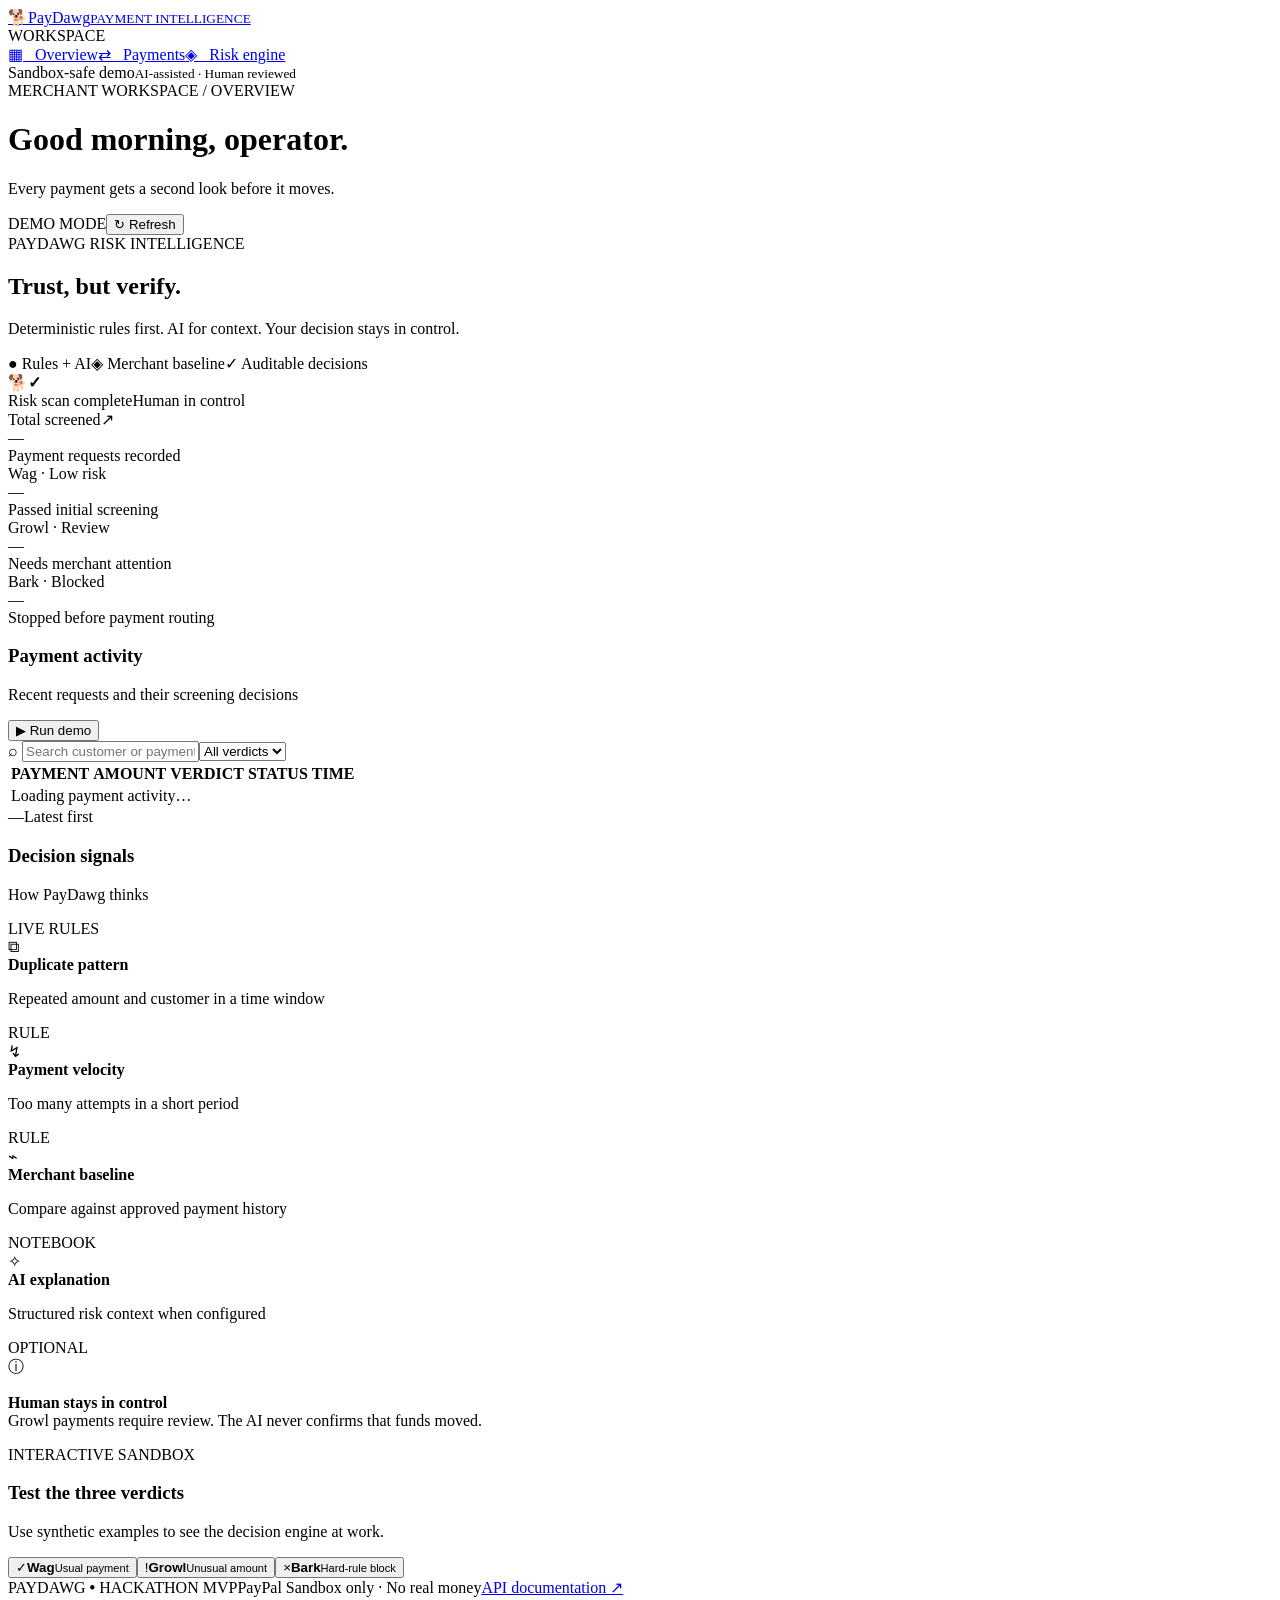
==== dashboard/index.html @ e6e290a5 "feat: add PayDawg web app" ====
<!doctype html>
<html lang="en">
<head>
  <meta charset="utf-8"><meta name="viewport" content="width=device-width, initial-scale=1">
  <meta name="theme-color" content="#0b1220"><title>PayDawg — Risk-aware payments</title>
  <link rel="stylesheet" href="/static/style.css">
</head>
<body>
  <div class="shell">
    <aside class="sidebar">
      <a class="brand" href="/"><span class="brand-mark">🐕</span><span>PayDawg<small>PAYMENT INTELLIGENCE</small></span></a>
      <div class="nav-label">WORKSPACE</div><a class="nav-item active" href="#overview">▦ &nbsp; Overview</a><a class="nav-item" href="#payments">⇄ &nbsp; Payments</a><a class="nav-item" href="#how">◈ &nbsp; Risk engine</a>
      <div class="sidebar-bottom"><span class="live-dot"></span>Sandbox-safe demo<small>AI-assisted · Human reviewed</small></div>
    </aside>
    <main class="main" id="overview">
      <header class="topbar"><div><div class="eyebrow">MERCHANT WORKSPACE / OVERVIEW</div><h1>Good morning, operator.</h1><p class="subhead">Every payment gets a second look before it moves.</p></div><div class="top-actions"><span class="env-pill"><i></i> DEMO MODE</span><button class="btn btn-ghost" id="refresh">↻ Refresh</button></div></header>
      <section class="hero"><div><span class="hero-kicker">PAYDAWG RISK INTELLIGENCE</span><h2>Trust, but verify.</h2><p>Deterministic rules first. AI for context. Your decision stays in control.</p><div class="hero-tags"><span>● Rules + AI</span><span>◈ Merchant baseline</span><span>✓ Auditable decisions</span></div></div><div class="hero-art" aria-hidden="true"><div class="orbit orbit-one"></div><div class="orbit orbit-two"></div><div class="hero-shield">🐕<b>✓</b></div><span class="float-chip chip-a">Risk scan complete</span><span class="float-chip chip-b">Human in control</span></div></section>
      <section class="stats-grid">
        <article class="stat-card"><div class="stat-top"><span>Total screened</span><span class="stat-icon">↗</span></div><div class="stat-value" id="totalCount">—</div><div class="stat-foot">Payment requests recorded</div></article>
        <article class="stat-card"><div class="stat-top"><span>Wag · Low risk</span><span class="status-dot wag"></span></div><div class="stat-value" id="wagCount">—</div><div class="stat-foot">Passed initial screening</div></article>
        <article class="stat-card"><div class="stat-top"><span>Growl · Review</span><span class="status-dot growl"></span></div><div class="stat-value" id="growlCount">—</div><div class="stat-foot">Needs merchant attention</div></article>
        <article class="stat-card"><div class="stat-top"><span>Bark · Blocked</span><span class="status-dot bark"></span></div><div class="stat-value" id="barkCount">—</div><div class="stat-foot">Stopped before payment routing</div></article>
      </section>
      <section class="content-grid">
        <article class="panel payment-panel" id="payments"><div class="panel-heading"><div><h3>Payment activity</h3><p>Recent requests and their screening decisions</p></div><button class="btn btn-primary btn-small" id="demoRun">▶ Run demo</button></div><div class="filter-row"><label class="search">⌕ <input id="search" placeholder="Search customer or payment ID"></label><select id="verdictFilter"><option value="all">All verdicts</option><option value="wag">Wag</option><option value="growl">Growl</option><option value="bark">Bark</option></select></div><div class="table-wrap"><table><thead><tr><th>PAYMENT</th><th>AMOUNT</th><th>VERDICT</th><th>STATUS</th><th>TIME</th></tr></thead><tbody id="paymentRows"><tr><td colspan="5" class="empty">Loading payment activity…</td></tr></tbody></table></div><div class="table-footer"><span id="tableCount">—</span><span>Latest first</span></div></article>
        <aside class="panel signal-panel" id="how"><div class="panel-heading"><div><h3>Decision signals</h3><p>How PayDawg thinks</p></div><span class="soft-badge">LIVE RULES</span></div><div class="signal-list"><div class="signal"><span class="signal-symbol duplicate">⧉</span><div><b>Duplicate pattern</b><p>Repeated amount and customer in a time window</p></div><span class="signal-state">RULE</span></div><div class="signal"><span class="signal-symbol velocity">↯</span><div><b>Payment velocity</b><p>Too many attempts in a short period</p></div><span class="signal-state">RULE</span></div><div class="signal"><span class="signal-symbol baseline">⌁</span><div><b>Merchant baseline</b><p>Compare against approved payment history</p></div><span class="signal-state">NOTEBOOK</span></div><div class="signal"><span class="signal-symbol ai">✧</span><div><b>AI explanation</b><p>Structured risk context when configured</p></div><span class="signal-state">OPTIONAL</span></div></div><div class="note-box"><span>ⓘ</span><p><b>Human stays in control</b><br>Growl payments require review. The AI never confirms that funds moved.</p></div></aside>
      </section>
      <section class="demo-section"><div><div class="eyebrow">INTERACTIVE SANDBOX</div><h3>Test the three verdicts</h3><p>Use synthetic examples to see the decision engine at work.</p></div><div class="demo-buttons"><button class="scenario scenario-wag" data-scenario="wag"><span>✓</span><b>Wag</b><small>Usual payment</small></button><button class="scenario scenario-growl" data-scenario="growl"><span>!</span><b>Growl</b><small>Unusual amount</small></button><button class="scenario scenario-bark" data-scenario="bark"><span>×</span><b>Bark</b><small>Hard-rule block</small></button></div></section>
      <footer><span>PAYDAWG <b>•</b> HACKATHON MVP</span><span>PayPal Sandbox only · No real money</span><a href="/docs">API documentation ↗</a></footer>
    </main>
  </div>
  <div class="toast" id="toast" role="status" aria-live="polite"></div>
  <dialog id="detailDialog" class="detail-dialog"><form method="dialog"><button class="close-dialog" aria-label="Close">×</button></form><div id="detailContent"></div></dialog>
  <script src="/static/app.js" defer></script>
</body></html>
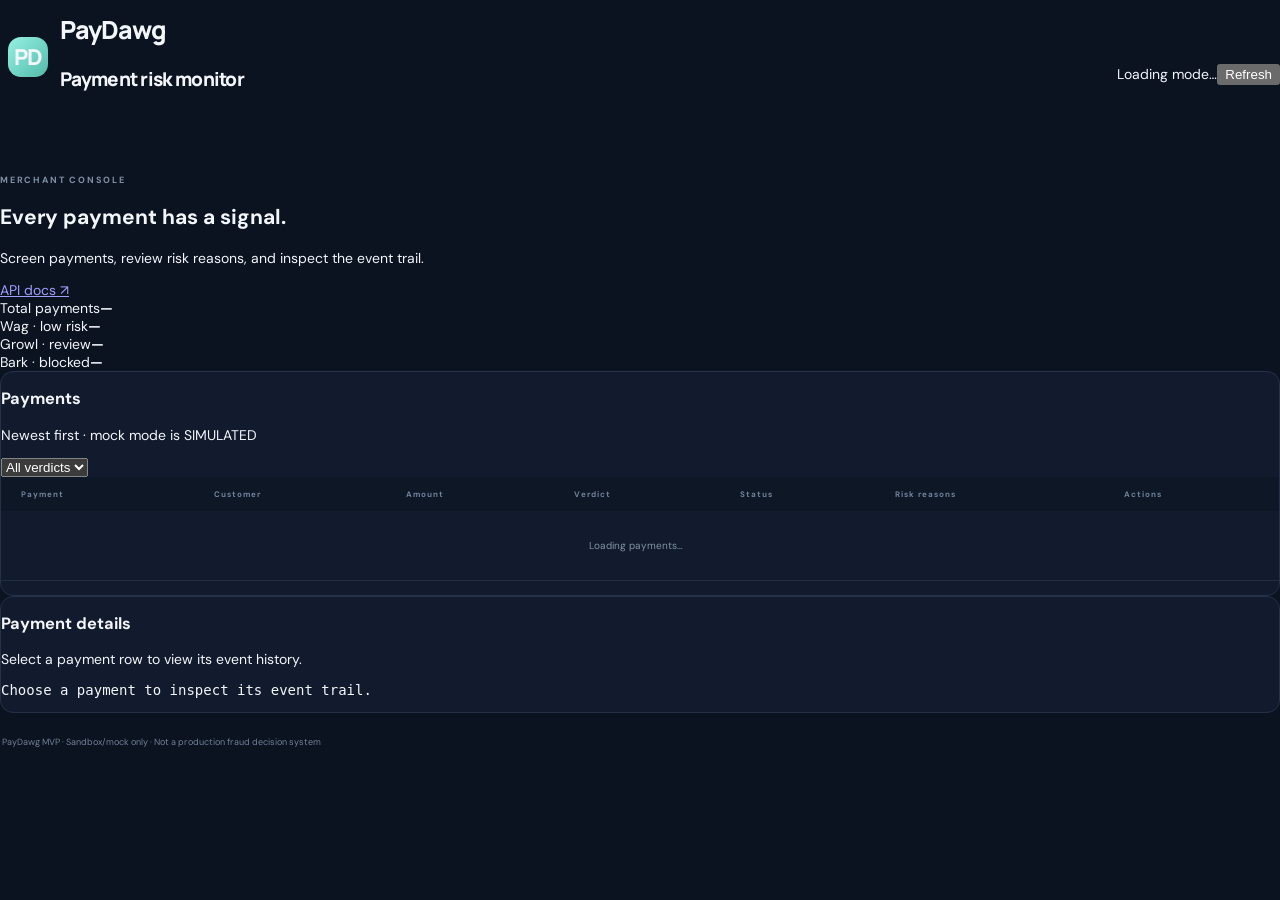
==== commit 0016e2c0: "Align PayDawg docs and dashboard with PRD" ====
--- a/dashboard/index.html
+++ b/dashboard/index.html
@@ -1,35 +1,14 @@
 <!doctype html>
 <html lang="en">
-<head>
-  <meta charset="utf-8"><meta name="viewport" content="width=device-width, initial-scale=1">
-  <meta name="theme-color" content="#0b1220"><title>PayDawg — Risk-aware payments</title>
-  <link rel="stylesheet" href="/static/style.css">
-</head>
+<head><meta charset="utf-8"><meta name="viewport" content="width=device-width, initial-scale=1"><title>PayDawg — Payment Monitor</title><link rel="stylesheet" href="/dashboard/style.css"></head>
 <body>
-  <div class="shell">
-    <aside class="sidebar">
-      <a class="brand" href="/"><span class="brand-mark">🐕</span><span>PayDawg<small>PAYMENT INTELLIGENCE</small></span></a>
-      <div class="nav-label">WORKSPACE</div><a class="nav-item active" href="#overview">▦ &nbsp; Overview</a><a class="nav-item" href="#payments">⇄ &nbsp; Payments</a><a class="nav-item" href="#how">◈ &nbsp; Risk engine</a>
-      <div class="sidebar-bottom"><span class="live-dot"></span>Sandbox-safe demo<small>AI-assisted · Human reviewed</small></div>
-    </aside>
-    <main class="main" id="overview">
-      <header class="topbar"><div><div class="eyebrow">MERCHANT WORKSPACE / OVERVIEW</div><h1>Good morning, operator.</h1><p class="subhead">Every payment gets a second look before it moves.</p></div><div class="top-actions"><span class="env-pill"><i></i> DEMO MODE</span><button class="btn btn-ghost" id="refresh">↻ Refresh</button></div></header>
-      <section class="hero"><div><span class="hero-kicker">PAYDAWG RISK INTELLIGENCE</span><h2>Trust, but verify.</h2><p>Deterministic rules first. AI for context. Your decision stays in control.</p><div class="hero-tags"><span>● Rules + AI</span><span>◈ Merchant baseline</span><span>✓ Auditable decisions</span></div></div><div class="hero-art" aria-hidden="true"><div class="orbit orbit-one"></div><div class="orbit orbit-two"></div><div class="hero-shield">🐕<b>✓</b></div><span class="float-chip chip-a">Risk scan complete</span><span class="float-chip chip-b">Human in control</span></div></section>
-      <section class="stats-grid">
-        <article class="stat-card"><div class="stat-top"><span>Total screened</span><span class="stat-icon">↗</span></div><div class="stat-value" id="totalCount">—</div><div class="stat-foot">Payment requests recorded</div></article>
-        <article class="stat-card"><div class="stat-top"><span>Wag · Low risk</span><span class="status-dot wag"></span></div><div class="stat-value" id="wagCount">—</div><div class="stat-foot">Passed initial screening</div></article>
-        <article class="stat-card"><div class="stat-top"><span>Growl · Review</span><span class="status-dot growl"></span></div><div class="stat-value" id="growlCount">—</div><div class="stat-foot">Needs merchant attention</div></article>
-        <article class="stat-card"><div class="stat-top"><span>Bark · Blocked</span><span class="status-dot bark"></span></div><div class="stat-value" id="barkCount">—</div><div class="stat-foot">Stopped before payment routing</div></article>
-      </section>
-      <section class="content-grid">
-        <article class="panel payment-panel" id="payments"><div class="panel-heading"><div><h3>Payment activity</h3><p>Recent requests and their screening decisions</p></div><button class="btn btn-primary btn-small" id="demoRun">▶ Run demo</button></div><div class="filter-row"><label class="search">⌕ <input id="search" placeholder="Search customer or payment ID"></label><select id="verdictFilter"><option value="all">All verdicts</option><option value="wag">Wag</option><option value="growl">Growl</option><option value="bark">Bark</option></select></div><div class="table-wrap"><table><thead><tr><th>PAYMENT</th><th>AMOUNT</th><th>VERDICT</th><th>STATUS</th><th>TIME</th></tr></thead><tbody id="paymentRows"><tr><td colspan="5" class="empty">Loading payment activity…</td></tr></tbody></table></div><div class="table-footer"><span id="tableCount">—</span><span>Latest first</span></div></article>
-        <aside class="panel signal-panel" id="how"><div class="panel-heading"><div><h3>Decision signals</h3><p>How PayDawg thinks</p></div><span class="soft-badge">LIVE RULES</span></div><div class="signal-list"><div class="signal"><span class="signal-symbol duplicate">⧉</span><div><b>Duplicate pattern</b><p>Repeated amount and customer in a time window</p></div><span class="signal-state">RULE</span></div><div class="signal"><span class="signal-symbol velocity">↯</span><div><b>Payment velocity</b><p>Too many attempts in a short period</p></div><span class="signal-state">RULE</span></div><div class="signal"><span class="signal-symbol baseline">⌁</span><div><b>Merchant baseline</b><p>Compare against approved payment history</p></div><span class="signal-state">NOTEBOOK</span></div><div class="signal"><span class="signal-symbol ai">✧</span><div><b>AI explanation</b><p>Structured risk context when configured</p></div><span class="signal-state">OPTIONAL</span></div></div><div class="note-box"><span>ⓘ</span><p><b>Human stays in control</b><br>Growl payments require review. The AI never confirms that funds moved.</p></div></aside>
-      </section>
-      <section class="demo-section"><div><div class="eyebrow">INTERACTIVE SANDBOX</div><h3>Test the three verdicts</h3><p>Use synthetic examples to see the decision engine at work.</p></div><div class="demo-buttons"><button class="scenario scenario-wag" data-scenario="wag"><span>✓</span><b>Wag</b><small>Usual payment</small></button><button class="scenario scenario-growl" data-scenario="growl"><span>!</span><b>Growl</b><small>Unusual amount</small></button><button class="scenario scenario-bark" data-scenario="bark"><span>×</span><b>Bark</b><small>Hard-rule block</small></button></div></section>
-      <footer><span>PAYDAWG <b>•</b> HACKATHON MVP</span><span>PayPal Sandbox only · No real money</span><a href="/docs">API documentation ↗</a></footer>
-    </main>
-  </div>
-  <div class="toast" id="toast" role="status" aria-live="polite"></div>
-  <dialog id="detailDialog" class="detail-dialog"><form method="dialog"><button class="close-dialog" aria-label="Close">×</button></form><div id="detailContent"></div></dialog>
-  <script src="/static/app.js" defer></script>
+<header class="topbar"><div class="brand"><span class="brand-mark">PD</span><div><h1>PayDawg</h1><p>Payment risk monitor</p></div></div><div class="top-right"><span id="railBadge" class="badge">Loading mode…</span><button id="refreshBtn" class="secondary">Refresh</button></div></header>
+<main class="wrap">
+<section class="intro"><div><p class="eyebrow">MERCHANT CONSOLE</p><h2>Every payment has a signal.</h2><p class="muted">Screen payments, review risk reasons, and inspect the event trail.</p></div><a class="docs" href="/docs">API docs ↗</a></section>
+<section class="metrics"><article><span>Total payments</span><strong id="totalCount">—</strong></article><article><span>Wag · low risk</span><strong id="wagCount">—</strong></article><article><span>Growl · review</span><strong id="growlCount">—</strong></article><article><span>Bark · blocked</span><strong id="barkCount">—</strong></article></section>
+<section class="panel"><div class="panel-head"><div><h3>Payments</h3><p class="muted">Newest first · mock mode is SIMULATED</p></div><select id="filter"><option value="all">All verdicts</option><option>Wag</option><option>Growl</option><option>Bark</option></select></div>
+<div class="table-wrap"><table><thead><tr><th>Payment</th><th>Customer</th><th>Amount</th><th>Verdict</th><th>Status</th><th>Risk reasons</th><th>Actions</th></tr></thead><tbody id="paymentsBody"><tr><td colspan="7" class="empty">Loading payments…</td></tr></tbody></table></div><p id="notice" class="notice" role="status"></p></section>
+<section class="panel"><div class="panel-head"><div><h3>Payment details</h3><p class="muted">Select a payment row to view its event history.</p></div></div><pre id="details" class="details">Choose a payment to inspect its event trail.</pre></section>
+<footer>PayDawg MVP · Sandbox/mock only · Not a production fraud decision system</footer>
+</main><script src="/dashboard/app.js"></script>
 </body></html>
--- a/dashboard/style.css
+++ b/dashboard/style.css
@@ -0,0 +1,3 @@
+@import url('https://fonts.googleapis.com/css2?family=DM+Sans:wght@400;500;600;700&family=Manrope:wght@400;500;600;700;800&display=swap');
+:root{color-scheme:dark;--bg:#0b1220;--sidebar:#0a101c;--panel:#111b2d;--panel2:#142036;--line:#243149;--muted:#8d9bb2;--text:#f3f6fb;--cyan:#79e0d2;--green:#57d9a0;--amber:#f1bd68;--red:#ff7c88}*{box-sizing:border-box}body{margin:0;background:var(--bg);color:var(--text);font-family:'DM Sans',sans-serif;font-size:14px}.shell{min-height:100vh}.sidebar{position:fixed;inset:0 auto 0 0;width:238px;background:var(--sidebar);border-right:1px solid #1a263a;padding:28px 17px;display:flex;flex-direction:column;z-index:2}.brand{display:flex;gap:12px;align-items:center;color:var(--text);text-decoration:none;font-family:Manrope,sans-serif;font-weight:800;font-size:19px;letter-spacing:-.7px;padding:2px 8px 38px}.brand-mark{display:grid;place-items:center;background:linear-gradient(135deg,#95f1e3,#53bbaa);width:40px;height:40px;border-radius:13px;font-size:22px}.brand small{display:block;color:#8190a7;font:600 8px 'DM Sans',sans-serif;letter-spacing:1.9px;margin-top:5px}.nav-label,.eyebrow{color:#8190a7;font-size:9px;font-weight:700;letter-spacing:1.8px}.nav-label{padding:0 11px 12px}.nav-item{color:#8f9cb1;text-decoration:none;padding:12px 12px;border-radius:9px;margin-bottom:5px;font-weight:600}.nav-item.active,.nav-item:hover{background:#17273a;color:#e4fff9}.sidebar-bottom{margin-top:auto;border-top:1px solid #1c293b;padding:18px 8px 2px;font-size:11px;color:#d4dbe6}.sidebar-bottom small{display:block;color:#73839d;margin-top:8px;font-size:10px}.live-dot,.env-pill i{display:inline-block;width:7px;height:7px;background:var(--green);border-radius:50%;margin-right:8px;box-shadow:0 0 10px #57d9a066}.main{margin-left:238px;padding:31px 38px 18px;max-width:1800px}.topbar{display:flex;justify-content:space-between;align-items:center;gap:18px;margin-bottom:25px}.topbar h1{font:800 25px Manrope,sans-serif;letter-spacing:-1px;margin:10px 0 6px}.subhead,.panel-heading p,.demo-section p{color:var(--muted);font-size:12px;margin:0}.top-actions{display:flex;align-items:center;gap:12px}.env-pill{font-size:9px;font-weight:700;letter-spacing:1px;padding:9px 11px;border:1px solid #285245;background:#102b29;border-radius:8px;color:#9be8ce;white-space:nowrap}.btn{border:1px solid transparent;border-radius:8px;padding:10px 14px;font:600 11px 'DM Sans',sans-serif;cursor:pointer;transition:.16s}.btn:hover,.scenario:hover{transform:translateY(-1px);filter:brightness(1.1)}.btn-ghost{background:#111b2b;color:#d4deea;border-color:#26344a}.btn-primary{background:#78dfcf;color:#09201f}.btn-small{padding:9px 12px;white-space:nowrap}.hero{position:relative;overflow:hidden;display:flex;align-items:center;justify-content:space-between;min-height:194px;padding:28px 34px;border:1px solid #1f4850;border-radius:17px;background:radial-gradient(ellipse at 75% 20%,#164a4b 0,#123039 28%,#13253a 60%,#142036 100%);margin-bottom:17px}.hero-kicker{color:#8ce6d4;font-size:9px;font-weight:700;letter-spacing:2px}.hero h2{font:800 29px Manrope,sans-serif;letter-spacing:-1.4px;margin:13px 0 7px}.hero p{margin:0;color:#b8cbd6;font-size:12px}.hero-tags{display:flex;flex-wrap:wrap;gap:7px;margin-top:22px}.hero-tags span{border:1px solid #38606a;color:#b5dedc;border-radius:20px;padding:7px 10px;font-size:9px}.hero-art{position:relative;width:245px;height:160px;margin-right:3%;display:grid;place-items:center}.orbit{position:absolute;border:1px solid #6be1d24a;border-radius:50%;transform:rotate(-18deg)}.orbit-one{width:185px;height:102px}.orbit-two{width:230px;height:130px;transform:rotate(23deg)}.hero-shield{position:relative;width:82px;height:82px;display:grid;place-items:center;border:1px solid #70dfcfb0;border-radius:25px;background:linear-gradient(145deg,#236d70,#143c4f);font-size:34px;box-shadow:0 0 34px #51cfbd25}.hero-shield b{position:absolute;right:-7px;bottom:-4px;display:grid;place-items:center;width:25px;height:25px;border-radius:50%;background:#87e9d1;color:#10332e;font-size:13px}.float-chip{position:absolute;padding:9px 11px;background:#0d202b;border:1px solid #2d5d61;border-radius:9px;color:#d6fcf5;font-size:9px;box-shadow:0 8px 22px #030a12a0}.chip-a{top:9px;right:-8px}.chip-b{bottom:12px;left:-3px}.stats-grid{display:grid;grid-template-columns:repeat(4,minmax(0,1fr));gap:13px;margin-bottom:18px}.stat-card,.panel{background:var(--panel);border:1px solid var(--line);border-radius:13px}.stat-card{padding:17px 18px}.stat-top{display:flex;align-items:center;justify-content:space-between;color:#a7b4c7;font-size:11px}.stat-icon{font-size:18px;color:#8edfd0}.status-dot{width:8px;height:8px;border-radius:50%}.status-dot.wag{background:var(--green)}.status-dot.growl{background:var(--amber)}.status-dot.bark{background:var(--red)}.stat-value{font:800 27px Manrope,sans-serif;margin:14px 0 5px;letter-spacing:-1px}.stat-foot{color:#75849b;font-size:10px}.content-grid{display:grid;grid-template-columns:minmax(0,1.7fr) minmax(260px,1fr);gap:15px}.panel{min-width:0}.payment-panel{padding:20px 0 0}.panel-heading{padding:0 20px 17px;display:flex;justify-content:space-between;align-items:center;gap:12px}.panel-heading h3,.demo-section h3{font:700 15px Manrope,sans-serif;margin:0 0 6px}.panel-heading p{font-size:10px}.filter-row{display:flex;gap:10px;padding:0 20px 15px}.search{display:flex;align-items:center;gap:8px;flex:1;padding:0 11px;border:1px solid #28364b;background:#0d1726;border-radius:7px;color:#8da0b7}.search input{width:100%;border:0;outline:0;background:transparent;color:var(--text);padding:9px 0;font:11px 'DM Sans',sans-serif}.filter-row select{background:#0d1726;border:1px solid #28364b;border-radius:7px;color:#bac6d7;padding:0 9px;font:10px 'DM Sans',sans-serif;max-width:130px}.table-wrap{overflow-x:auto}table{width:100%;border-collapse:collapse;text-align:left;white-space:nowrap}thead{background:#0d1726}th{color:#71839b;font-size:8px;letter-spacing:1px;font-weight:700;padding:12px 13px}th:first-child,td:first-child{padding-left:20px}td{border-bottom:1px solid #202d42;padding:13px;color:#b9c5d5;font-size:10px}tbody tr{cursor:pointer}tbody tr:hover{background:#152239}.payment-name{display:flex;align-items:center;gap:9px}.payment-avatar{width:28px;height:28px;border-radius:9px;display:grid;place-items:center;background:#203b46;color:#9de6d7;font-weight:700;font-size:10px}.payment-id{font-size:9px;color:#71839b;margin-top:3px}.amount{font-weight:700;color:#e2e8f2}.verdict-badge{display:inline-flex;align-items:center;gap:5px;padding:5px 7px;border-radius:6px;font-size:9px;font-weight:700}.verdict-badge.wag{background:#14382f;color:#74e0b2}.verdict-badge.growl{background:#423323;color:#f3c77f}.verdict-badge.bark{background:#42252e;color:#ff9aa4}.status-text{color:#aab7ca}.time-text{color:#8392a8}.empty{text-align:center;color:#8392a8;padding:28px}.table-footer{display:flex;justify-content:space-between;padding:12px 20px;color:#7888a0;font-size:9px}.signal-panel{padding:20px}.soft-badge{color:#8be4d3;background:#173a3b;padding:6px 8px;border-radius:5px;font-size:8px;font-weight:700;letter-spacing:.6px}.signal-list{margin-top:3px}.signal{display:flex;align-items:center;gap:10px;padding:13px 0;border-bottom:1px solid #233047}.signal-symbol{flex:none;display:grid;place-items:center;width:31px;height:31px;border-radius:9px;font-size:15px}.duplicate{background:#243548;color:#99d7ef}.velocity{background:#443522;color:#f2be68}.baseline{background:#28334c;color:#b1bafa}.ai{background:#2a244b;color:#c6a7ff}.signal div{flex:1;min-width:0}.signal b{font-size:10px;color:#dce4ef}.signal p{margin:5px 0 0;font-size:9px;line-height:1.4;color:#8291a8}.signal-state{color:#778aa4;font-size:7px;letter-spacing:.5px;white-space:nowrap}.note-box{display:flex;gap:10px;background:#152c35;border:1px solid #244b54;border-radius:9px;padding:12px;margin-top:17px;color:#8bdbd0}.note-box>span{font-size:15px}.note-box p{font-size:9px;line-height:1.65;color:#a8c7cd;margin:0}.note-box b{color:#d8fff5;font-size:10px}.demo-section{display:flex;align-items:center;justify-content:space-between;gap:20px;margin-top:17px;background:#111b2c;border:1px solid #25324a;border-radius:13px;padding:20px}.demo-section h3{margin-top:8px}.demo-section p{font-size:10px}.demo-buttons{display:flex;gap:9px}.scenario{display:grid;grid-template-columns:28px auto;align-items:center;text-align:left;column-gap:8px;border:1px solid #2b394f;background:#142137;border-radius:9px;padding:10px 12px;cursor:pointer;color:#e4eaf3;min-width:112px}.scenario>span{grid-row:span 2;display:grid;place-items:center;width:26px;height:26px;border-radius:8px;font-weight:800}.scenario b{font-size:10px}.scenario small{color:#8d9db2;font-size:8px;margin-top:3px}.scenario-wag>span{background:#173d32;color:#7ce5b6}.scenario-growl>span{background:#413324;color:#f3c77f}.scenario-bark>span{background:#452831;color:#ff9aa5}footer{display:flex;gap:20px;align-items:center;color:#718099;font-size:9px;padding:23px 2px 6px}footer span:first-child{letter-spacing:1px;font-weight:700}footer b{color:#79e0d2}footer a{color:#92cfc8;text-decoration:none;margin-left:auto}.toast{position:fixed;right:22px;bottom:22px;max-width:370px;padding:13px 16px;background:#19283b;border:1px solid #3c536b;border-radius:9px;color:#eaf4fc;font-size:12px;box-shadow:0 12px 40px #0006;opacity:0;transform:translateY(10px);pointer-events:none;transition:.2s;z-index:5}.toast.show{opacity:1;transform:translateY(0)}.detail-dialog{width:min(560px,calc(100vw - 30px));max-height:80vh;overflow:auto;background:#111b2d;color:var(--text);border:1px solid #34455e;border-radius:14px;padding:24px}.detail-dialog::backdrop{background:#020711bb;backdrop-filter:blur(3px)}.close-dialog{float:right;background:#1e2d41;border:0;border-radius:7px;color:white;font-size:20px;cursor:pointer;width:30px;height:30px}.detail-dialog h2{font:800 20px Manrope,sans-serif}.detail-dialog p,.detail-dialog li{color:#aab8cb;font-size:12px;line-height:1.7}.detail-dialog h4{margin-bottom:7px}.reason-list{padding-left:18px}
+@media(max-width:1150px){.main{padding:25px 22px;margin-left:210px}.sidebar{width:210px}.content-grid{grid-template-columns:1fr}.signal-panel{display:none}.hero-art{margin-right:0}.stats-grid{grid-template-columns:repeat(2,minmax(0,1fr))}.demo-section{align-items:flex-start;flex-direction:column}}@media(max-width:760px){.sidebar{position:static;width:auto;height:auto;padding:12px 16px;display:block;border-right:0;border-bottom:1px solid #1a263a}.brand{padding:0}.nav-label,.nav-item,.sidebar-bottom{display:none}.main{margin:0;padding:20px 14px}.topbar{align-items:flex-start;flex-direction:column}.top-actions{width:100%;justify-content:space-between}.topbar h1{font-size:22px}.hero{padding:22px;min-height:170px}.hero-art{display:none}.hero h2{font-size:26px}.stats-grid{gap:8px}.stat-card{padding:14px}.stat-value{font-size:23px}.content-grid{display:block}.payment-panel{overflow:hidden}.panel-heading,.filter-row{padding-left:13px;padding-right:13px}.panel-heading h3{font-size:13px}th,td{padding:11px 9px}.demo-buttons{width:100%;gap:6px}.scenario{min-width:0;flex:1;padding:8px;grid-template-columns:22px auto;gap:5px}.scenario>span{width:22px;height:22px}.scenario small{font-size:7px}.demo-section{padding:16px}footer{flex-wrap:wrap;gap:10px}footer a{margin-left:0;width:100%}}
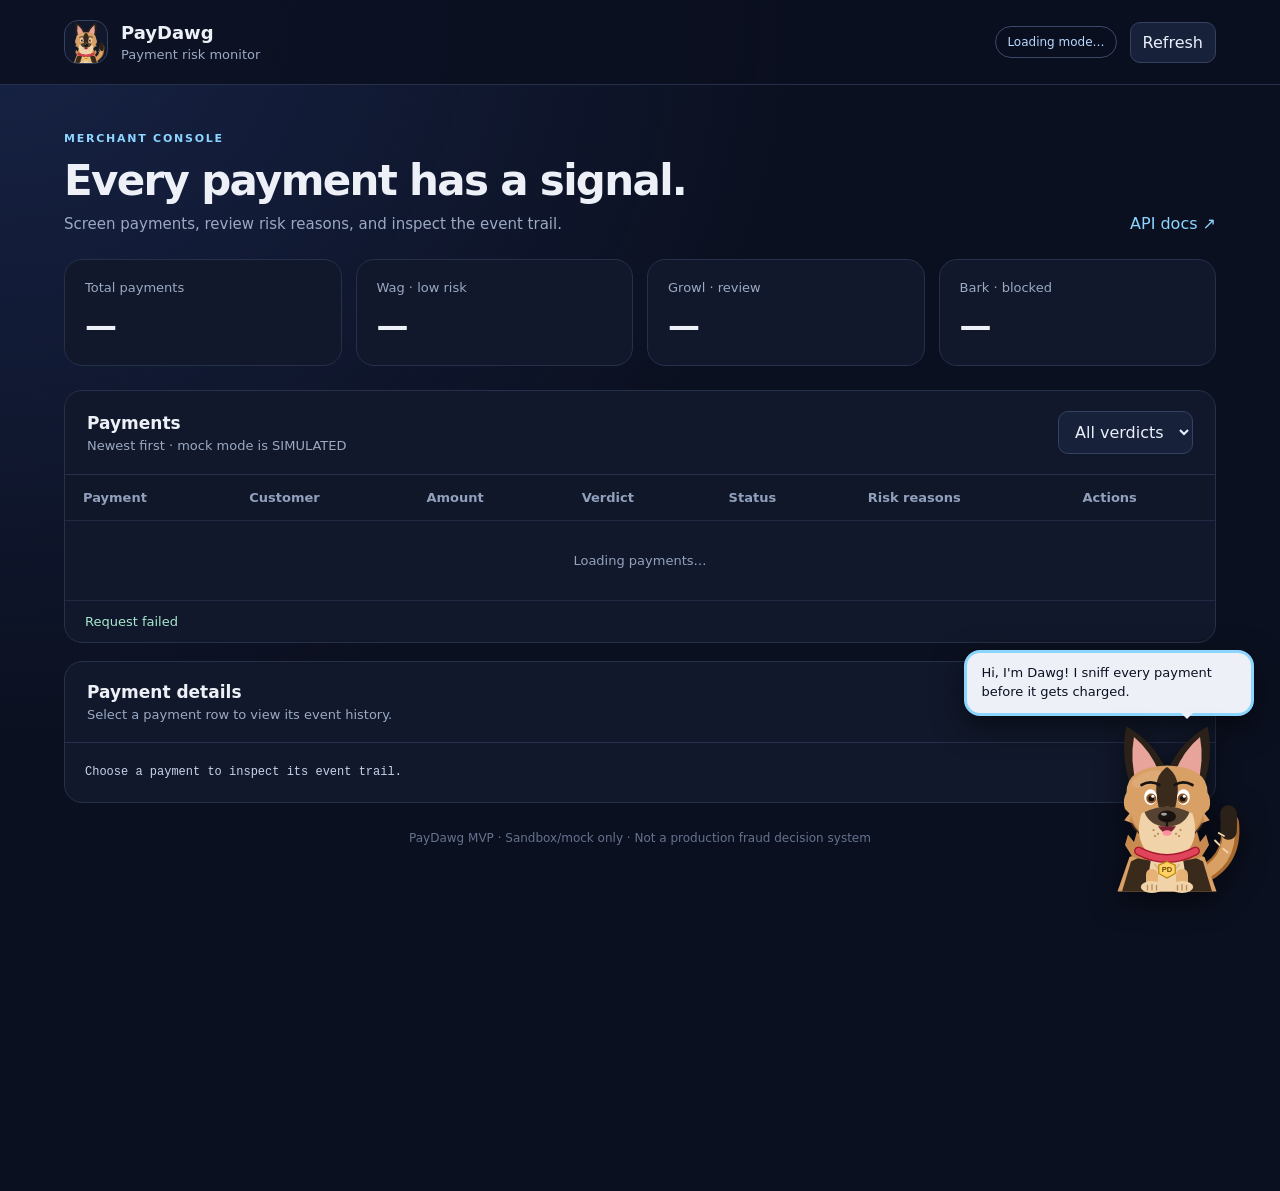
==== commit 52ca0d18: "Add files via upload" ====
--- a/dashboard/index.html
+++ b/dashboard/index.html
@@ -1,14 +1,37 @@
 <!doctype html>
 <html lang="en">
-<head><meta charset="utf-8"><meta name="viewport" content="width=device-width, initial-scale=1"><title>PayDawg — Payment Monitor</title><link rel="stylesheet" href="/dashboard/style.css"></head>
+<head><meta charset="utf-8"><meta name="viewport" content="width=device-width, initial-scale=1"><title>PayDawg — Payment Monitor</title><link rel="stylesheet" href="/dashboard/style.css"><link rel="stylesheet" href="/dashboard/dawg.css"></head>
 <body>
-<header class="topbar"><div class="brand"><span class="brand-mark">PD</span><div><h1>PayDawg</h1><p>Payment risk monitor</p></div></div><div class="top-right"><span id="railBadge" class="badge">Loading mode…</span><button id="refreshBtn" class="secondary">Refresh</button></div></header>
+<header class="topbar"><div class="brand"><span class="brand-mark" data-dawg="38" data-mood="idle" aria-label="PayDawg"></span><div><h1>PayDawg</h1><p>Payment risk monitor</p></div></div><div class="top-right"><span id="railBadge" class="badge">Loading mode…</span><button id="refreshBtn" class="secondary">Refresh</button></div></header>
 <main class="wrap">
 <section class="intro"><div><p class="eyebrow">MERCHANT CONSOLE</p><h2>Every payment has a signal.</h2><p class="muted">Screen payments, review risk reasons, and inspect the event trail.</p></div><a class="docs" href="/docs">API docs ↗</a></section>
+<section id="shop" class="panel" hidden>
+<div class="panel-head"><div><h3>Demo shop</h3><p class="muted">Sends real POST /v1/payments requests to this API · mock mode only</p></div><button id="shopReset" class="secondary" type="button">Reset demo</button></div>
+<div class="body"><form id="shopForm" autocomplete="off">
+<div class="row">
+<div><label for="shopAmount">Amount</label><input id="shopAmount" type="number" min="0.01" max="1000000" step="0.01" value="18" required></div>
+<div><label for="shopCurrency">Currency</label><input id="shopCurrency" value="USD" maxlength="3" required></div>
+<div><label for="shopCustomer">Customer ID</label><input id="shopCustomer" value="demo-customer-01" required></div>
+<div><label for="shopDesc">Description</label><input id="shopDesc" value="Demo purchase"></div>
+<div><label for="shopOrder">Order ref (optional)</label><input id="shopOrder" placeholder="e.g. order-1001"></div>
+</div><button id="shopSend" class="primary" type="submit">Send payment</button></form>
+<p class="sub">Scenarios</p>
+<div class="chips" id="shopScenarios">
+<button type="button" data-sc="normal">Normal purchase</button>
+<button type="button" data-sc="again">Buy it again (new order ref)</button>
+<button type="button" data-sc="bulk">Buy 4 at once (72)</button>
+<button type="button" data-sc="four">Buy 4 separately</button>
+<button type="button" data-sc="dbl">Double-click (same order)</button>
+<button type="button" data-sc="large">Large amount, new customer</button>
+<button type="button" data-sc="rapid">One customer x6 fast</button>
+<button type="button" data-sc="burst">Card-testing burst x17</button>
+<button type="button" data-sc="hammer">Hammer the API (wake the Dawg up)</button>
+<button type="button" data-sc="demo">Run the 3-payment demo</button>
+</div></div><div id="shopNote" role="status"></div></section>
 <section class="metrics"><article><span>Total payments</span><strong id="totalCount">—</strong></article><article><span>Wag · low risk</span><strong id="wagCount">—</strong></article><article><span>Growl · review</span><strong id="growlCount">—</strong></article><article><span>Bark · blocked</span><strong id="barkCount">—</strong></article></section>
 <section class="panel"><div class="panel-head"><div><h3>Payments</h3><p class="muted">Newest first · mock mode is SIMULATED</p></div><select id="filter"><option value="all">All verdicts</option><option>Wag</option><option>Growl</option><option>Bark</option></select></div>
 <div class="table-wrap"><table><thead><tr><th>Payment</th><th>Customer</th><th>Amount</th><th>Verdict</th><th>Status</th><th>Risk reasons</th><th>Actions</th></tr></thead><tbody id="paymentsBody"><tr><td colspan="7" class="empty">Loading payments…</td></tr></tbody></table></div><p id="notice" class="notice" role="status"></p></section>
 <section class="panel"><div class="panel-head"><div><h3>Payment details</h3><p class="muted">Select a payment row to view its event history.</p></div></div><pre id="details" class="details">Choose a payment to inspect its event trail.</pre></section>
 <footer>PayDawg MVP · Sandbox/mock only · Not a production fraud decision system</footer>
-</main><script src="/dashboard/app.js"></script>
+</main><script src="/dashboard/dawg.js"></script><script src="/dashboard/app.js"></script><script src="/dashboard/demoshop.js"></script>
 </body></html>
--- a/dashboard/style.css
+++ b/dashboard/style.css
@@ -1,3 +1 @@
-@import url('https://fonts.googleapis.com/css2?family=DM+Sans:wght@400;500;600;700&family=Manrope:wght@400;500;600;700;800&display=swap');
-:root{color-scheme:dark;--bg:#0b1220;--sidebar:#0a101c;--panel:#111b2d;--panel2:#142036;--line:#243149;--muted:#8d9bb2;--text:#f3f6fb;--cyan:#79e0d2;--green:#57d9a0;--amber:#f1bd68;--red:#ff7c88}*{box-sizing:border-box}body{margin:0;background:var(--bg);color:var(--text);font-family:'DM Sans',sans-serif;font-size:14px}.shell{min-height:100vh}.sidebar{position:fixed;inset:0 auto 0 0;width:238px;background:var(--sidebar);border-right:1px solid #1a263a;padding:28px 17px;display:flex;flex-direction:column;z-index:2}.brand{display:flex;gap:12px;align-items:center;color:var(--text);text-decoration:none;font-family:Manrope,sans-serif;font-weight:800;font-size:19px;letter-spacing:-.7px;padding:2px 8px 38px}.brand-mark{display:grid;place-items:center;background:linear-gradient(135deg,#95f1e3,#53bbaa);width:40px;height:40px;border-radius:13px;font-size:22px}.brand small{display:block;color:#8190a7;font:600 8px 'DM Sans',sans-serif;letter-spacing:1.9px;margin-top:5px}.nav-label,.eyebrow{color:#8190a7;font-size:9px;font-weight:700;letter-spacing:1.8px}.nav-label{padding:0 11px 12px}.nav-item{color:#8f9cb1;text-decoration:none;padding:12px 12px;border-radius:9px;margin-bottom:5px;font-weight:600}.nav-item.active,.nav-item:hover{background:#17273a;color:#e4fff9}.sidebar-bottom{margin-top:auto;border-top:1px solid #1c293b;padding:18px 8px 2px;font-size:11px;color:#d4dbe6}.sidebar-bottom small{display:block;color:#73839d;margin-top:8px;font-size:10px}.live-dot,.env-pill i{display:inline-block;width:7px;height:7px;background:var(--green);border-radius:50%;margin-right:8px;box-shadow:0 0 10px #57d9a066}.main{margin-left:238px;padding:31px 38px 18px;max-width:1800px}.topbar{display:flex;justify-content:space-between;align-items:center;gap:18px;margin-bottom:25px}.topbar h1{font:800 25px Manrope,sans-serif;letter-spacing:-1px;margin:10px 0 6px}.subhead,.panel-heading p,.demo-section p{color:var(--muted);font-size:12px;margin:0}.top-actions{display:flex;align-items:center;gap:12px}.env-pill{font-size:9px;font-weight:700;letter-spacing:1px;padding:9px 11px;border:1px solid #285245;background:#102b29;border-radius:8px;color:#9be8ce;white-space:nowrap}.btn{border:1px solid transparent;border-radius:8px;padding:10px 14px;font:600 11px 'DM Sans',sans-serif;cursor:pointer;transition:.16s}.btn:hover,.scenario:hover{transform:translateY(-1px);filter:brightness(1.1)}.btn-ghost{background:#111b2b;color:#d4deea;border-color:#26344a}.btn-primary{background:#78dfcf;color:#09201f}.btn-small{padding:9px 12px;white-space:nowrap}.hero{position:relative;overflow:hidden;display:flex;align-items:center;justify-content:space-between;min-height:194px;padding:28px 34px;border:1px solid #1f4850;border-radius:17px;background:radial-gradient(ellipse at 75% 20%,#164a4b 0,#123039 28%,#13253a 60%,#142036 100%);margin-bottom:17px}.hero-kicker{color:#8ce6d4;font-size:9px;font-weight:700;letter-spacing:2px}.hero h2{font:800 29px Manrope,sans-serif;letter-spacing:-1.4px;margin:13px 0 7px}.hero p{margin:0;color:#b8cbd6;font-size:12px}.hero-tags{display:flex;flex-wrap:wrap;gap:7px;margin-top:22px}.hero-tags span{border:1px solid #38606a;color:#b5dedc;border-radius:20px;padding:7px 10px;font-size:9px}.hero-art{position:relative;width:245px;height:160px;margin-right:3%;display:grid;place-items:center}.orbit{position:absolute;border:1px solid #6be1d24a;border-radius:50%;transform:rotate(-18deg)}.orbit-one{width:185px;height:102px}.orbit-two{width:230px;height:130px;transform:rotate(23deg)}.hero-shield{position:relative;width:82px;height:82px;display:grid;place-items:center;border:1px solid #70dfcfb0;border-radius:25px;background:linear-gradient(145deg,#236d70,#143c4f);font-size:34px;box-shadow:0 0 34px #51cfbd25}.hero-shield b{position:absolute;right:-7px;bottom:-4px;display:grid;place-items:center;width:25px;height:25px;border-radius:50%;background:#87e9d1;color:#10332e;font-size:13px}.float-chip{position:absolute;padding:9px 11px;background:#0d202b;border:1px solid #2d5d61;border-radius:9px;color:#d6fcf5;font-size:9px;box-shadow:0 8px 22px #030a12a0}.chip-a{top:9px;right:-8px}.chip-b{bottom:12px;left:-3px}.stats-grid{display:grid;grid-template-columns:repeat(4,minmax(0,1fr));gap:13px;margin-bottom:18px}.stat-card,.panel{background:var(--panel);border:1px solid var(--line);border-radius:13px}.stat-card{padding:17px 18px}.stat-top{display:flex;align-items:center;justify-content:space-between;color:#a7b4c7;font-size:11px}.stat-icon{font-size:18px;color:#8edfd0}.status-dot{width:8px;height:8px;border-radius:50%}.status-dot.wag{background:var(--green)}.status-dot.growl{background:var(--amber)}.status-dot.bark{background:var(--red)}.stat-value{font:800 27px Manrope,sans-serif;margin:14px 0 5px;letter-spacing:-1px}.stat-foot{color:#75849b;font-size:10px}.content-grid{display:grid;grid-template-columns:minmax(0,1.7fr) minmax(260px,1fr);gap:15px}.panel{min-width:0}.payment-panel{padding:20px 0 0}.panel-heading{padding:0 20px 17px;display:flex;justify-content:space-between;align-items:center;gap:12px}.panel-heading h3,.demo-section h3{font:700 15px Manrope,sans-serif;margin:0 0 6px}.panel-heading p{font-size:10px}.filter-row{display:flex;gap:10px;padding:0 20px 15px}.search{display:flex;align-items:center;gap:8px;flex:1;padding:0 11px;border:1px solid #28364b;background:#0d1726;border-radius:7px;color:#8da0b7}.search input{width:100%;border:0;outline:0;background:transparent;color:var(--text);padding:9px 0;font:11px 'DM Sans',sans-serif}.filter-row select{background:#0d1726;border:1px solid #28364b;border-radius:7px;color:#bac6d7;padding:0 9px;font:10px 'DM Sans',sans-serif;max-width:130px}.table-wrap{overflow-x:auto}table{width:100%;border-collapse:collapse;text-align:left;white-space:nowrap}thead{background:#0d1726}th{color:#71839b;font-size:8px;letter-spacing:1px;font-weight:700;padding:12px 13px}th:first-child,td:first-child{padding-left:20px}td{border-bottom:1px solid #202d42;padding:13px;color:#b9c5d5;font-size:10px}tbody tr{cursor:pointer}tbody tr:hover{background:#152239}.payment-name{display:flex;align-items:center;gap:9px}.payment-avatar{width:28px;height:28px;border-radius:9px;display:grid;place-items:center;background:#203b46;color:#9de6d7;font-weight:700;font-size:10px}.payment-id{font-size:9px;color:#71839b;margin-top:3px}.amount{font-weight:700;color:#e2e8f2}.verdict-badge{display:inline-flex;align-items:center;gap:5px;padding:5px 7px;border-radius:6px;font-size:9px;font-weight:700}.verdict-badge.wag{background:#14382f;color:#74e0b2}.verdict-badge.growl{background:#423323;color:#f3c77f}.verdict-badge.bark{background:#42252e;color:#ff9aa4}.status-text{color:#aab7ca}.time-text{color:#8392a8}.empty{text-align:center;color:#8392a8;padding:28px}.table-footer{display:flex;justify-content:space-between;padding:12px 20px;color:#7888a0;font-size:9px}.signal-panel{padding:20px}.soft-badge{color:#8be4d3;background:#173a3b;padding:6px 8px;border-radius:5px;font-size:8px;font-weight:700;letter-spacing:.6px}.signal-list{margin-top:3px}.signal{display:flex;align-items:center;gap:10px;padding:13px 0;border-bottom:1px solid #233047}.signal-symbol{flex:none;display:grid;place-items:center;width:31px;height:31px;border-radius:9px;font-size:15px}.duplicate{background:#243548;color:#99d7ef}.velocity{background:#443522;color:#f2be68}.baseline{background:#28334c;color:#b1bafa}.ai{background:#2a244b;color:#c6a7ff}.signal div{flex:1;min-width:0}.signal b{font-size:10px;color:#dce4ef}.signal p{margin:5px 0 0;font-size:9px;line-height:1.4;color:#8291a8}.signal-state{color:#778aa4;font-size:7px;letter-spacing:.5px;white-space:nowrap}.note-box{display:flex;gap:10px;background:#152c35;border:1px solid #244b54;border-radius:9px;padding:12px;margin-top:17px;color:#8bdbd0}.note-box>span{font-size:15px}.note-box p{font-size:9px;line-height:1.65;color:#a8c7cd;margin:0}.note-box b{color:#d8fff5;font-size:10px}.demo-section{display:flex;align-items:center;justify-content:space-between;gap:20px;margin-top:17px;background:#111b2c;border:1px solid #25324a;border-radius:13px;padding:20px}.demo-section h3{margin-top:8px}.demo-section p{font-size:10px}.demo-buttons{display:flex;gap:9px}.scenario{display:grid;grid-template-columns:28px auto;align-items:center;text-align:left;column-gap:8px;border:1px solid #2b394f;background:#142137;border-radius:9px;padding:10px 12px;cursor:pointer;color:#e4eaf3;min-width:112px}.scenario>span{grid-row:span 2;display:grid;place-items:center;width:26px;height:26px;border-radius:8px;font-weight:800}.scenario b{font-size:10px}.scenario small{color:#8d9db2;font-size:8px;margin-top:3px}.scenario-wag>span{background:#173d32;color:#7ce5b6}.scenario-growl>span{background:#413324;color:#f3c77f}.scenario-bark>span{background:#452831;color:#ff9aa5}footer{display:flex;gap:20px;align-items:center;color:#718099;font-size:9px;padding:23px 2px 6px}footer span:first-child{letter-spacing:1px;font-weight:700}footer b{color:#79e0d2}footer a{color:#92cfc8;text-decoration:none;margin-left:auto}.toast{position:fixed;right:22px;bottom:22px;max-width:370px;padding:13px 16px;background:#19283b;border:1px solid #3c536b;border-radius:9px;color:#eaf4fc;font-size:12px;box-shadow:0 12px 40px #0006;opacity:0;transform:translateY(10px);pointer-events:none;transition:.2s;z-index:5}.toast.show{opacity:1;transform:translateY(0)}.detail-dialog{width:min(560px,calc(100vw - 30px));max-height:80vh;overflow:auto;background:#111b2d;color:var(--text);border:1px solid #34455e;border-radius:14px;padding:24px}.detail-dialog::backdrop{background:#020711bb;backdrop-filter:blur(3px)}.close-dialog{float:right;background:#1e2d41;border:0;border-radius:7px;color:white;font-size:20px;cursor:pointer;width:30px;height:30px}.detail-dialog h2{font:800 20px Manrope,sans-serif}.detail-dialog p,.detail-dialog li{color:#aab8cb;font-size:12px;line-height:1.7}.detail-dialog h4{margin-bottom:7px}.reason-list{padding-left:18px}
-@media(max-width:1150px){.main{padding:25px 22px;margin-left:210px}.sidebar{width:210px}.content-grid{grid-template-columns:1fr}.signal-panel{display:none}.hero-art{margin-right:0}.stats-grid{grid-template-columns:repeat(2,minmax(0,1fr))}.demo-section{align-items:flex-start;flex-direction:column}}@media(max-width:760px){.sidebar{position:static;width:auto;height:auto;padding:12px 16px;display:block;border-right:0;border-bottom:1px solid #1a263a}.brand{padding:0}.nav-label,.nav-item,.sidebar-bottom{display:none}.main{margin:0;padding:20px 14px}.topbar{align-items:flex-start;flex-direction:column}.top-actions{width:100%;justify-content:space-between}.topbar h1{font-size:22px}.hero{padding:22px;min-height:170px}.hero-art{display:none}.hero h2{font-size:26px}.stats-grid{gap:8px}.stat-card{padding:14px}.stat-value{font-size:23px}.content-grid{display:block}.payment-panel{overflow:hidden}.panel-heading,.filter-row{padding-left:13px;padding-right:13px}.panel-heading h3{font-size:13px}th,td{padding:11px 9px}.demo-buttons{width:100%;gap:6px}.scenario{min-width:0;flex:1;padding:8px;grid-template-columns:22px auto;gap:5px}.scenario>span{width:22px;height:22px}.scenario small{font-size:7px}.demo-section{padding:16px}footer{flex-wrap:wrap;gap:10px}footer a{margin-left:0;width:100%}}
+:root{font-family:Inter,ui-sans-serif,system-ui,-apple-system,"Segoe UI",sans-serif;color:#edf1f7;background:#0b1020;font-synthesis:none}*{box-sizing:border-box}body{margin:0;background:radial-gradient(ellipse at top left,#172346 0,transparent 44%),#0b1020}.topbar{display:flex;justify-content:space-between;align-items:center;padding:20px clamp(18px,5vw,64px);border-bottom:1px solid #26304a;background:#0b1020dd}.brand,.top-right{display:flex;align-items:center;gap:13px}.brand-mark{display:grid;place-items:center;width:44px;height:44px;border-radius:14px;background:#8bd5ff;color:#081120;font-weight:900}.brand h1{margin:0;font-size:18px}.brand p,.muted{margin:4px 0 0;color:#9ba9c3;font-size:13px}.badge{font-size:12px;border:1px solid #3a4969;padding:8px 11px;border-radius:99px;color:#b7d8ff}.wrap{max-width:1400px;margin:auto;padding:36px clamp(16px,5vw,64px)}.intro{display:flex;justify-content:space-between;align-items:end;gap:24px;margin-bottom:26px}.eyebrow{letter-spacing:.16em;font-size:11px;color:#8bd5ff;font-weight:800}.intro h2{font-size:clamp(26px,4vw,42px);letter-spacing:-.04em;margin:10px 0}.intro .muted{font-size:15px}.docs{color:#8bd5ff;text-decoration:none;white-space:nowrap}.metrics{display:grid;grid-template-columns:repeat(4,minmax(0,1fr));gap:14px;margin:24px 0}.metrics article,.panel{border:1px solid #26304a;border-radius:18px;background:#11182b;padding:20px}.metrics span{display:block;color:#9ba9c3;font-size:13px}.metrics strong{display:block;font-size:32px;margin-top:12px;letter-spacing:-.04em}.panel{margin-top:18px;padding:0;overflow:hidden}.panel-head{display:flex;align-items:center;justify-content:space-between;gap:16px;padding:20px 22px;border-bottom:1px solid #26304a}.panel h3{margin:0;font-size:17px}.panel-head p{margin-top:5px}select,button{background:#17213a;border:1px solid #34415f;border-radius:10px;color:#eaf0fb;padding:10px 12px;font:inherit}button{cursor:pointer}.secondary:hover,button:hover{border-color:#8bd5ff}.table-wrap{overflow-x:auto}table{width:100%;border-collapse:collapse;min-width:950px}th,td{text-align:left;padding:15px 18px;border-bottom:1px solid #202b43;font-size:13px;vertical-align:top}th{color:#91a0bc;font-weight:600;background:#0f1729}tbody tr{cursor:pointer}tbody tr:hover{background:#17213a}.payment-id{font-family:ui-monospace,monospace;color:#b9c9e7}.amount{font-weight:750;white-space:nowrap}.verdict{display:inline-flex;padding:5px 9px;border-radius:99px;font-weight:750;font-size:11px}.Wag{background:#173d37;color:#83e4c6}.Growl{background:#46351c;color:#ffd58b}.Bark{background:#4a202d;color:#ff9db0}.status{color:#d3def2}.reasons{max-width:290px;color:#aebbd1;line-height:1.5}.actions{display:flex;gap:7px}.actions button{font-size:12px;padding:7px 9px}.actions .approve{color:#a6f0d3}.actions .void{color:#ffb6c3}.empty{text-align:center;color:#93a1bc;padding:32px}.notice{padding:0 20px;color:#a8e8d0;font-size:13px}.details{padding:20px;margin:0;max-height:320px;overflow:auto;white-space:pre-wrap;overflow-wrap:anywhere;color:#c6d3e9;font-size:12px;line-height:1.6}footer{text-align:center;color:#65738e;font-size:12px;padding:28px 0 10px}@media(max-width:760px){.intro{align-items:start;flex-direction:column}.metrics{grid-template-columns:repeat(2,minmax(0,1fr))}.topbar{padding:16px}.top-right{gap:6px}.badge{max-width:140px}.wrap{padding-top:24px}}
--- a/dashboard/dawg.css
+++ b/dashboard/dawg.css
@@ -0,0 +1,87 @@
+.brand-mark{overflow:hidden;background:#11182b!important;border:1px solid #34415f}
+.dawg{display:block;overflow:visible}
+.dawg .e,.dawg .m,.dawg .burst,.dawg .blush{display:none}
+.mood-idle .e-idle,.mood-idle .m-idle,.mood-wag .e-wag,.mood-wag .m-wag,.mood-wag .blush,.mood-growl .e-growl,.mood-growl .m-growl,.mood-bark .e-bark,.mood-bark .m-bark,.mood-bark .burst{display:inline}
+.ear{transform-box:fill-box;transform-origin:50% 100%;transition:transform .25s}
+.mood-growl .ear.l{transform:rotate(-26deg)}.mood-growl .ear.r{transform:rotate(26deg)}
+.mood-bark .ear.l{transform:rotate(-8deg)}.mood-bark .ear.r{transform:rotate(8deg)}
+.tail{transform-origin:138px 190px;animation:wagt 1.8s ease-in-out infinite}
+.mood-wag .tail{animation-duration:.32s}
+.mood-growl .tail,.mood-bark .tail{animation:none;transform:rotate(-22deg)}
+@keyframes wagt{0%,100%{transform:rotate(-12deg)}50%{transform:rotate(16deg)}}
+.blink{transform-box:fill-box;transform-origin:center;animation:blink 4.2s infinite}
+@keyframes blink{0%,94%,100%{transform:scaleY(1)}97%{transform:scaleY(.1)}}
+.mood-growl .dg{animation:trem .09s linear infinite}
+.mood-bark .dg{animation:shk .12s linear 8}
+@keyframes trem{0%,100%{transform:translateX(-.6px)}50%{transform:translateX(.6px)}}
+@keyframes shk{0%,100%{transform:translate(0,0)}25%{transform:translate(-3px,-2px)}75%{transform:translate(3px,1px)}}
+.dawg.talking .m{transform-box:fill-box;transform-origin:50% 0;animation:talk .2s ease-in-out infinite}
+@keyframes talk{50%{transform:scaleY(.5)}}
+#dawgbox{position:fixed;right:clamp(10px,2vw,26px);bottom:10px;z-index:20;width:min(290px,calc(100vw - 20px));display:flex;flex-direction:column;align-items:flex-end;gap:6px;pointer-events:none}
+#dawgbox>*{pointer-events:auto}
+#bubble{position:relative;background:#edf1f7;color:#0b1020;border-radius:16px;padding:11px 14px;font-size:13px;line-height:1.45;min-height:44px;width:100%;border:3px solid #8bd5ff;box-shadow:0 10px 30px #0008}
+#bubble:after{content:"";position:absolute;right:56px;bottom:-14px;border:8px solid transparent;border-top-color:#edf1f7}
+#bubble.wag{border-color:#83e4c6}#bubble.growl{border-color:#ffd58b}#bubble.bark{border-color:#ff9db0}
+#dawgFig{cursor:pointer;filter:drop-shadow(0 8px 14px #0009);margin-right:12px}
+.dctrl{display:flex;gap:6px;flex-wrap:wrap;justify-content:flex-end}
+.dctrl button{font-size:11px;padding:6px 9px;background:#11182bee}
+body{padding-bottom:300px}
+@media(max-width:520px){#dawgFig svg{width:120px;height:126px}}
+
+#dawgbox{transform:translate(var(--dx,0px),var(--dy,0px));transition:transform .9s cubic-bezier(.25,1.25,.5,1)}
+#dawgbox.dragging{transition:none}
+#dawgFig{touch-action:none;cursor:grab;user-select:none}
+#dawgbox.dragging #dawgFig{cursor:grabbing}
+#dawgFig.walk{animation:hop .3s ease-in-out infinite}
+@keyframes hop{50%{transform:translateY(-8px)}}
+.mood-idle .dg{transform-origin:100px 205px;animation:tilt 9s ease-in-out infinite}
+@keyframes tilt{0%,78%,100%{transform:rotate(0)}84%{transform:rotate(-4deg)}92%{transform:rotate(3deg)}}
+.glow{animation:glow 1s ease-in-out infinite;border-color:#ffd58b!important}
+@keyframes glow{50%{box-shadow:0 0 0 4px #ffd58b55,0 0 16px #ffd58b88}}
+@media(prefers-reduced-motion:reduce){#dawgbox{transition:none}#dawgFig.walk,.glow,.mood-idle .dg,.tail{animation:none}}
+
+.dawg .sweat,.dawg .zzz{display:none}
+.mood-tired .e-tired,.mood-tired .m-tired,.mood-tired .sweat,.mood-sleep .e-sleep,.mood-sleep .m-sleep,.mood-sleep .zzz{display:inline}
+.mood-tired .ear.l,.mood-sleep .ear.l{transform:rotate(-48deg)}.mood-tired .ear.r,.mood-sleep .ear.r{transform:rotate(48deg)}
+.mood-tired .tail,.mood-sleep .tail{animation:none;transform:rotate(10deg)}
+.mood-tired .dg{transform-origin:100px 205px;animation:pant .7s ease-in-out infinite}
+@keyframes pant{50%{transform:scaleY(1.025)}}
+.mood-sleep .dg{transform-origin:100px 205px;animation:breathe 3.2s ease-in-out infinite}
+@keyframes breathe{50%{transform:scale(1.02,1.035)}}
+.zzz text{animation:floatz 2.4s ease-in-out infinite}.zzz text:nth-child(2){animation-delay:.5s}.zzz text:nth-child(3){animation-delay:1s}
+@keyframes floatz{0%{opacity:0;transform:translateY(8px)}30%,70%{opacity:1}100%{opacity:0;transform:translateY(-8px)}}
+#lock{position:fixed;inset:0;z-index:50;display:grid;place-items:center;background:#060a16e6;backdrop-filter:blur(3px);animation:fadein .35s;overflow:auto}
+#lock[hidden]{display:none}
+@keyframes fadein{from{opacity:0}}
+.lockcard{text-align:center;padding:16px;max-width:460px;width:100%}
+.ropes{display:block;margin:0 auto -4px}
+.board{position:relative;z-index:2;width:min(380px,86vw);margin:0 auto;padding:20px 16px 14px;border:3px solid #5a3612;border-radius:8px;background:repeating-linear-gradient(180deg,#b9813a 0 58px,#5f3a14 58px 61px),#a8702c;box-shadow:inset 0 0 22px #0007,0 12px 26px #000b;transform-origin:50% 0;animation:swing 3.4s ease-in-out infinite alternate}
+@keyframes swing{from{transform:rotate(-2.2deg)}to{transform:rotate(2.2deg)}}
+.board b{display:block;font:900 15px/1 "Arial Black",Impact,sans-serif;letter-spacing:.38em;color:#3a2208;text-shadow:0 1px 0 #e0b06b;margin-bottom:6px}
+.board strong{display:block;font:900 clamp(40px,12vw,58px)/1 Impact,"Arial Black",sans-serif;letter-spacing:.05em;color:#2e1a06;text-shadow:0 2px 0 #e7bb78,0 -1px 0 #0003}
+.board small{display:block;margin-top:8px;font:700 11px/1 ui-monospace,monospace;color:#3a2208;opacity:.85}
+.nail{position:absolute;top:8px;width:10px;height:10px;border-radius:50%;background:radial-gradient(circle at 35% 30%,#e8e8e8,#6d6d6d);box-shadow:0 1px 2px #0008}
+.nail.l{left:10px}.nail.r{right:10px}
+#lockDog{position:relative;z-index:1;margin-top:-34px;display:flex;justify-content:center}
+.lockmeta{margin:6px 0 4px;color:#ffb6c3;font-size:13px;font-weight:700;letter-spacing:.04em}
+.lockquote{margin:6px auto 0;min-height:3.4em;max-width:400px;color:#edf1f7;font-size:16px;line-height:1.45;font-style:italic}
+.lockquote.pop{animation:qin .45s}
+@keyframes qin{from{opacity:0;transform:translateY(6px)}}
+.lockbar{height:6px;background:#1c2742;border-radius:9px;overflow:hidden;margin:14px auto 0;max-width:340px}
+.lockbar i{display:block;height:100%;width:100%;background:#8bd5ff;transition:width .25s linear}
+@media(prefers-reduced-motion:reduce){.board,.zzz text,.mood-sleep .dg,.mood-tired .dg{animation:none}}
+
+/* ---- demo shop panel ---- */
+#shop input,#shop select{width:100%;background:#17213a;border:1px solid #34415f;border-radius:10px;color:#eaf0fb;padding:10px 12px;font:inherit;font-size:14px}
+#shop input:focus,#shop button:focus-visible{outline:2px solid #8bd5ff;outline-offset:1px}
+#shop label{display:block;font-size:12px;color:#9ba9c3;margin-bottom:6px}
+#shop .body{padding:18px 22px}
+#shop .row{display:grid;grid-template-columns:repeat(5,minmax(0,1fr));gap:12px;margin-bottom:12px}
+#shop .chips{display:flex;flex-wrap:wrap;gap:8px;margin:4px 0 0}
+#shop .chips button{font-size:12px;padding:8px 10px}
+#shop .primary{background:#8bd5ff;color:#081120;font-weight:750;border-color:#8bd5ff}
+#shop .sub{font-size:12px;color:#7f8eaa;margin:14px 0 8px;font-weight:700;letter-spacing:.08em;text-transform:uppercase}
+#shop button:disabled{opacity:.5;cursor:wait}
+#shopNote{padding:12px 22px;border-top:1px solid #202b43;color:#a8e8d0;font-size:13px;min-height:44px}
+#shopNote.err{color:#ffb6c3}
+@media(max-width:900px){#shop .row{grid-template-columns:repeat(2,minmax(0,1fr))}}
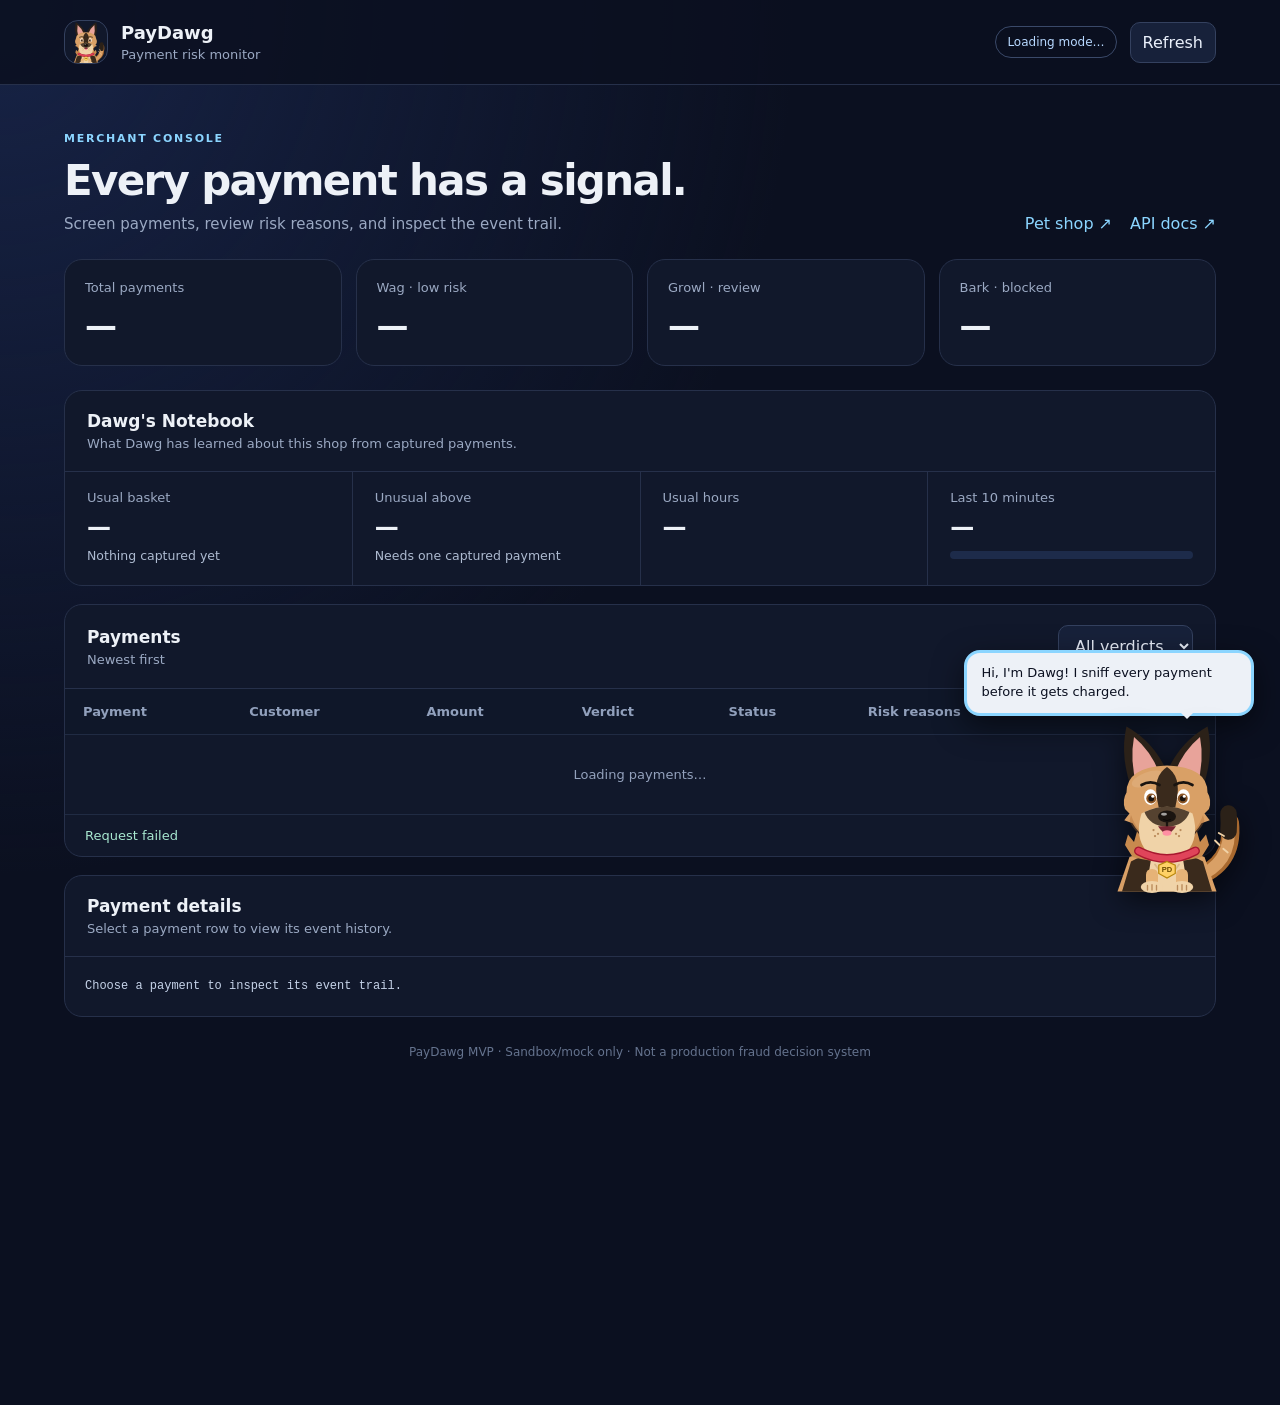
==== commit 28e23fdb: "Add files via upload" ====
--- a/dashboard/index.html
+++ b/dashboard/index.html
@@ -4,7 +4,7 @@
 <body>
 <header class="topbar"><div class="brand"><span class="brand-mark" data-dawg="38" data-mood="idle" aria-label="PayDawg"></span><div><h1>PayDawg</h1><p>Payment risk monitor</p></div></div><div class="top-right"><span id="railBadge" class="badge">Loading mode…</span><button id="refreshBtn" class="secondary">Refresh</button></div></header>
 <main class="wrap">
-<section class="intro"><div><p class="eyebrow">MERCHANT CONSOLE</p><h2>Every payment has a signal.</h2><p class="muted">Screen payments, review risk reasons, and inspect the event trail.</p></div><a class="docs" href="/docs">API docs ↗</a></section>
+<section class="intro"><div><p class="eyebrow">MERCHANT CONSOLE</p><h2>Every payment has a signal.</h2><p class="muted">Screen payments, review risk reasons, and inspect the event trail.</p></div><div class="intro-links"><a class="docs" href="/shop" target="_blank" rel="noopener">Pet shop ↗</a><a class="docs" href="/docs">API docs ↗</a></div></section>
 <section id="shop" class="panel" hidden>
 <div class="panel-head"><div><h3>Demo shop</h3><p class="muted">Sends real POST /v1/payments requests to this API · mock mode only</p></div><button id="shopReset" class="secondary" type="button">Reset demo</button></div>
 <div class="body"><form id="shopForm" autocomplete="off">
@@ -29,7 +29,14 @@
 <button type="button" data-sc="demo">Run the 3-payment demo</button>
 </div></div><div id="shopNote" role="status"></div></section>
 <section class="metrics"><article><span>Total payments</span><strong id="totalCount">—</strong></article><article><span>Wag · low risk</span><strong id="wagCount">—</strong></article><article><span>Growl · review</span><strong id="growlCount">—</strong></article><article><span>Bark · blocked</span><strong id="barkCount">—</strong></article></section>
-<section class="panel"><div class="panel-head"><div><h3>Payments</h3><p class="muted">Newest first · mock mode is SIMULATED</p></div><select id="filter"><option value="all">All verdicts</option><option>Wag</option><option>Growl</option><option>Bark</option></select></div>
+<section class="panel notebook" aria-labelledby="nbTitle"><div class="panel-head"><div><h3 id="nbTitle">Dawg's Notebook</h3><p class="muted" id="nbNote">What Dawg has learned about this shop from captured payments.</p></div></div>
+<div class="nb-grid">
+<article><span>Usual basket</span><strong id="nbBasket">—</strong><small id="nbBiggest">Nothing captured yet</small></article>
+<article><span>Unusual above</span><strong id="nbUnusual">—</strong><small id="nbUnusualNote">Needs one captured payment</small></article>
+<article><span>Usual hours</span><strong id="nbHours">—</strong><small id="nbHoursNote"></small></article>
+<article><span>Last 10 minutes</span><strong id="nbPace">—</strong><div class="meter" role="meter" id="nbMeterBox" aria-label="Payments in the last 10 minutes against the surge level" aria-valuemin="0" aria-valuemax="15" aria-valuenow="0"><i id="nbMeter"></i></div><small id="nbPaceNote"></small></article>
+</div></section>
+<section class="panel"><div class="panel-head"><div><h3>Payments</h3><p class="muted" id="railNote">Newest first</p></div><select id="filter"><option value="all">All verdicts</option><option>Wag</option><option>Growl</option><option>Bark</option></select></div>
 <div class="table-wrap"><table><thead><tr><th>Payment</th><th>Customer</th><th>Amount</th><th>Verdict</th><th>Status</th><th>Risk reasons</th><th>Actions</th></tr></thead><tbody id="paymentsBody"><tr><td colspan="7" class="empty">Loading payments…</td></tr></tbody></table></div><p id="notice" class="notice" role="status"></p></section>
 <section class="panel"><div class="panel-head"><div><h3>Payment details</h3><p class="muted">Select a payment row to view its event history.</p></div></div><pre id="details" class="details">Choose a payment to inspect its event trail.</pre></section>
 <footer>PayDawg MVP · Sandbox/mock only · Not a production fraud decision system</footer>
--- a/dashboard/style.css
+++ b/dashboard/style.css
@@ -1 +1,2 @@
-:root{font-family:Inter,ui-sans-serif,system-ui,-apple-system,"Segoe UI",sans-serif;color:#edf1f7;background:#0b1020;font-synthesis:none}*{box-sizing:border-box}body{margin:0;background:radial-gradient(ellipse at top left,#172346 0,transparent 44%),#0b1020}.topbar{display:flex;justify-content:space-between;align-items:center;padding:20px clamp(18px,5vw,64px);border-bottom:1px solid #26304a;background:#0b1020dd}.brand,.top-right{display:flex;align-items:center;gap:13px}.brand-mark{display:grid;place-items:center;width:44px;height:44px;border-radius:14px;background:#8bd5ff;color:#081120;font-weight:900}.brand h1{margin:0;font-size:18px}.brand p,.muted{margin:4px 0 0;color:#9ba9c3;font-size:13px}.badge{font-size:12px;border:1px solid #3a4969;padding:8px 11px;border-radius:99px;color:#b7d8ff}.wrap{max-width:1400px;margin:auto;padding:36px clamp(16px,5vw,64px)}.intro{display:flex;justify-content:space-between;align-items:end;gap:24px;margin-bottom:26px}.eyebrow{letter-spacing:.16em;font-size:11px;color:#8bd5ff;font-weight:800}.intro h2{font-size:clamp(26px,4vw,42px);letter-spacing:-.04em;margin:10px 0}.intro .muted{font-size:15px}.docs{color:#8bd5ff;text-decoration:none;white-space:nowrap}.metrics{display:grid;grid-template-columns:repeat(4,minmax(0,1fr));gap:14px;margin:24px 0}.metrics article,.panel{border:1px solid #26304a;border-radius:18px;background:#11182b;padding:20px}.metrics span{display:block;color:#9ba9c3;font-size:13px}.metrics strong{display:block;font-size:32px;margin-top:12px;letter-spacing:-.04em}.panel{margin-top:18px;padding:0;overflow:hidden}.panel-head{display:flex;align-items:center;justify-content:space-between;gap:16px;padding:20px 22px;border-bottom:1px solid #26304a}.panel h3{margin:0;font-size:17px}.panel-head p{margin-top:5px}select,button{background:#17213a;border:1px solid #34415f;border-radius:10px;color:#eaf0fb;padding:10px 12px;font:inherit}button{cursor:pointer}.secondary:hover,button:hover{border-color:#8bd5ff}.table-wrap{overflow-x:auto}table{width:100%;border-collapse:collapse;min-width:950px}th,td{text-align:left;padding:15px 18px;border-bottom:1px solid #202b43;font-size:13px;vertical-align:top}th{color:#91a0bc;font-weight:600;background:#0f1729}tbody tr{cursor:pointer}tbody tr:hover{background:#17213a}.payment-id{font-family:ui-monospace,monospace;color:#b9c9e7}.amount{font-weight:750;white-space:nowrap}.verdict{display:inline-flex;padding:5px 9px;border-radius:99px;font-weight:750;font-size:11px}.Wag{background:#173d37;color:#83e4c6}.Growl{background:#46351c;color:#ffd58b}.Bark{background:#4a202d;color:#ff9db0}.status{color:#d3def2}.reasons{max-width:290px;color:#aebbd1;line-height:1.5}.actions{display:flex;gap:7px}.actions button{font-size:12px;padding:7px 9px}.actions .approve{color:#a6f0d3}.actions .void{color:#ffb6c3}.empty{text-align:center;color:#93a1bc;padding:32px}.notice{padding:0 20px;color:#a8e8d0;font-size:13px}.details{padding:20px;margin:0;max-height:320px;overflow:auto;white-space:pre-wrap;overflow-wrap:anywhere;color:#c6d3e9;font-size:12px;line-height:1.6}footer{text-align:center;color:#65738e;font-size:12px;padding:28px 0 10px}@media(max-width:760px){.intro{align-items:start;flex-direction:column}.metrics{grid-template-columns:repeat(2,minmax(0,1fr))}.topbar{padding:16px}.top-right{gap:6px}.badge{max-width:140px}.wrap{padding-top:24px}}+:root{font-family:Inter,ui-sans-serif,system-ui,-apple-system,"Segoe UI",sans-serif;color:#edf1f7;background:#0b1020;font-synthesis:none}*{box-sizing:border-box}body{margin:0;background:radial-gradient(ellipse at top left,#172346 0,transparent 44%),#0b1020}.topbar{display:flex;justify-content:space-between;align-items:center;padding:20px clamp(18px,5vw,64px);border-bottom:1px solid #26304a;background:#0b1020dd}.brand,.top-right{display:flex;align-items:center;gap:13px}.brand-mark{display:grid;place-items:center;width:44px;height:44px;border-radius:14px;background:#8bd5ff;color:#081120;font-weight:900}.brand h1{margin:0;font-size:18px}.brand p,.muted{margin:4px 0 0;color:#9ba9c3;font-size:13px}.badge{font-size:12px;border:1px solid #3a4969;padding:8px 11px;border-radius:99px;color:#b7d8ff}.wrap{max-width:1400px;margin:auto;padding:36px clamp(16px,5vw,64px)}.intro{display:flex;justify-content:space-between;align-items:end;gap:24px;margin-bottom:26px}.eyebrow{letter-spacing:.16em;font-size:11px;color:#8bd5ff;font-weight:800}.intro h2{font-size:clamp(26px,4vw,42px);letter-spacing:-.04em;margin:10px 0}.intro .muted{font-size:15px}.docs{color:#8bd5ff;text-decoration:none;white-space:nowrap}.metrics{display:grid;grid-template-columns:repeat(4,minmax(0,1fr));gap:14px;margin:24px 0}.metrics article,.panel{border:1px solid #26304a;border-radius:18px;background:#11182b;padding:20px}.metrics span{display:block;color:#9ba9c3;font-size:13px}.metrics strong{display:block;font-size:32px;margin-top:12px;letter-spacing:-.04em}.panel{margin-top:18px;padding:0;overflow:hidden}.panel-head{display:flex;align-items:center;justify-content:space-between;gap:16px;padding:20px 22px;border-bottom:1px solid #26304a}.panel h3{margin:0;font-size:17px}.panel-head p{margin-top:5px}select,button{background:#17213a;border:1px solid #34415f;border-radius:10px;color:#eaf0fb;padding:10px 12px;font:inherit}button{cursor:pointer}.secondary:hover,button:hover{border-color:#8bd5ff}.table-wrap{overflow-x:auto}table{width:100%;border-collapse:collapse;min-width:950px}th,td{text-align:left;padding:15px 18px;border-bottom:1px solid #202b43;font-size:13px;vertical-align:top}th{color:#91a0bc;font-weight:600;background:#0f1729}tbody tr{cursor:pointer}tbody tr:hover{background:#17213a}.payment-id{font-family:ui-monospace,monospace;color:#b9c9e7}.amount{font-weight:750;white-space:nowrap}.verdict{display:inline-flex;padding:5px 9px;border-radius:99px;font-weight:750;font-size:11px}.Wag{background:#173d37;color:#83e4c6}.Growl{background:#46351c;color:#ffd58b}.Bark{background:#4a202d;color:#ff9db0}.status{color:#d3def2}.reasons{max-width:290px;color:#aebbd1;line-height:1.5}.actions{display:flex;gap:7px}.actions button{font-size:12px;padding:7px 9px}.actions .approve{color:#a6f0d3}.actions .void{color:#ffb6c3}.empty{text-align:center;color:#93a1bc;padding:32px}.notice{padding:0 20px;color:#a8e8d0;font-size:13px}.details{padding:20px;margin:0;max-height:320px;overflow:auto;white-space:pre-wrap;overflow-wrap:anywhere;color:#c6d3e9;font-size:12px;line-height:1.6}footer{text-align:center;color:#65738e;font-size:12px;padding:28px 0 10px}@media(max-width:760px){.intro{align-items:start;flex-direction:column}.metrics{grid-template-columns:repeat(2,minmax(0,1fr))}.topbar{padding:16px}.top-right{gap:6px}.badge{max-width:140px}.wrap{padding-top:24px}}.aitag{display:inline-block;margin-left:6px;padding:3px 7px;border-radius:99px;border:1px solid #8bd5ff;color:#8bd5ff;font-size:10px;font-weight:800;letter-spacing:.08em;vertical-align:middle}
+.intro-links{display:flex;gap:18px;flex-wrap:wrap}.notebook .panel-head p{margin-top:5px}.nb-grid{display:grid;grid-template-columns:repeat(4,minmax(0,1fr));gap:1px;background:#26304a}.nb-grid article{background:#11182b;padding:18px 22px 20px;min-width:0}.nb-grid span{display:block;color:#9ba9c3;font-size:13px}.nb-grid strong{display:block;margin-top:8px;font-size:24px;font-weight:650;letter-spacing:-.02em;overflow-wrap:anywhere}.nb-grid small{display:block;margin-top:6px;color:#aebbd1;font-size:12.5px;line-height:1.45}.nb-grid small.alert{color:#ffd58b;font-weight:700}.meter{height:8px;margin-top:10px;border-radius:99px;background:#1d2b4a;overflow:hidden}.meter i{display:block;height:100%;width:0;border-radius:99px;background:#8bd5ff;transition:width .4s ease}.meter.warn i,.meter.over i{background:#ffd58b}@media(max-width:900px){.nb-grid{grid-template-columns:repeat(2,minmax(0,1fr))}}@media(max-width:480px){.nb-grid{grid-template-columns:minmax(0,1fr)}}@media(prefers-reduced-motion:reduce){.meter i{transition:none}}
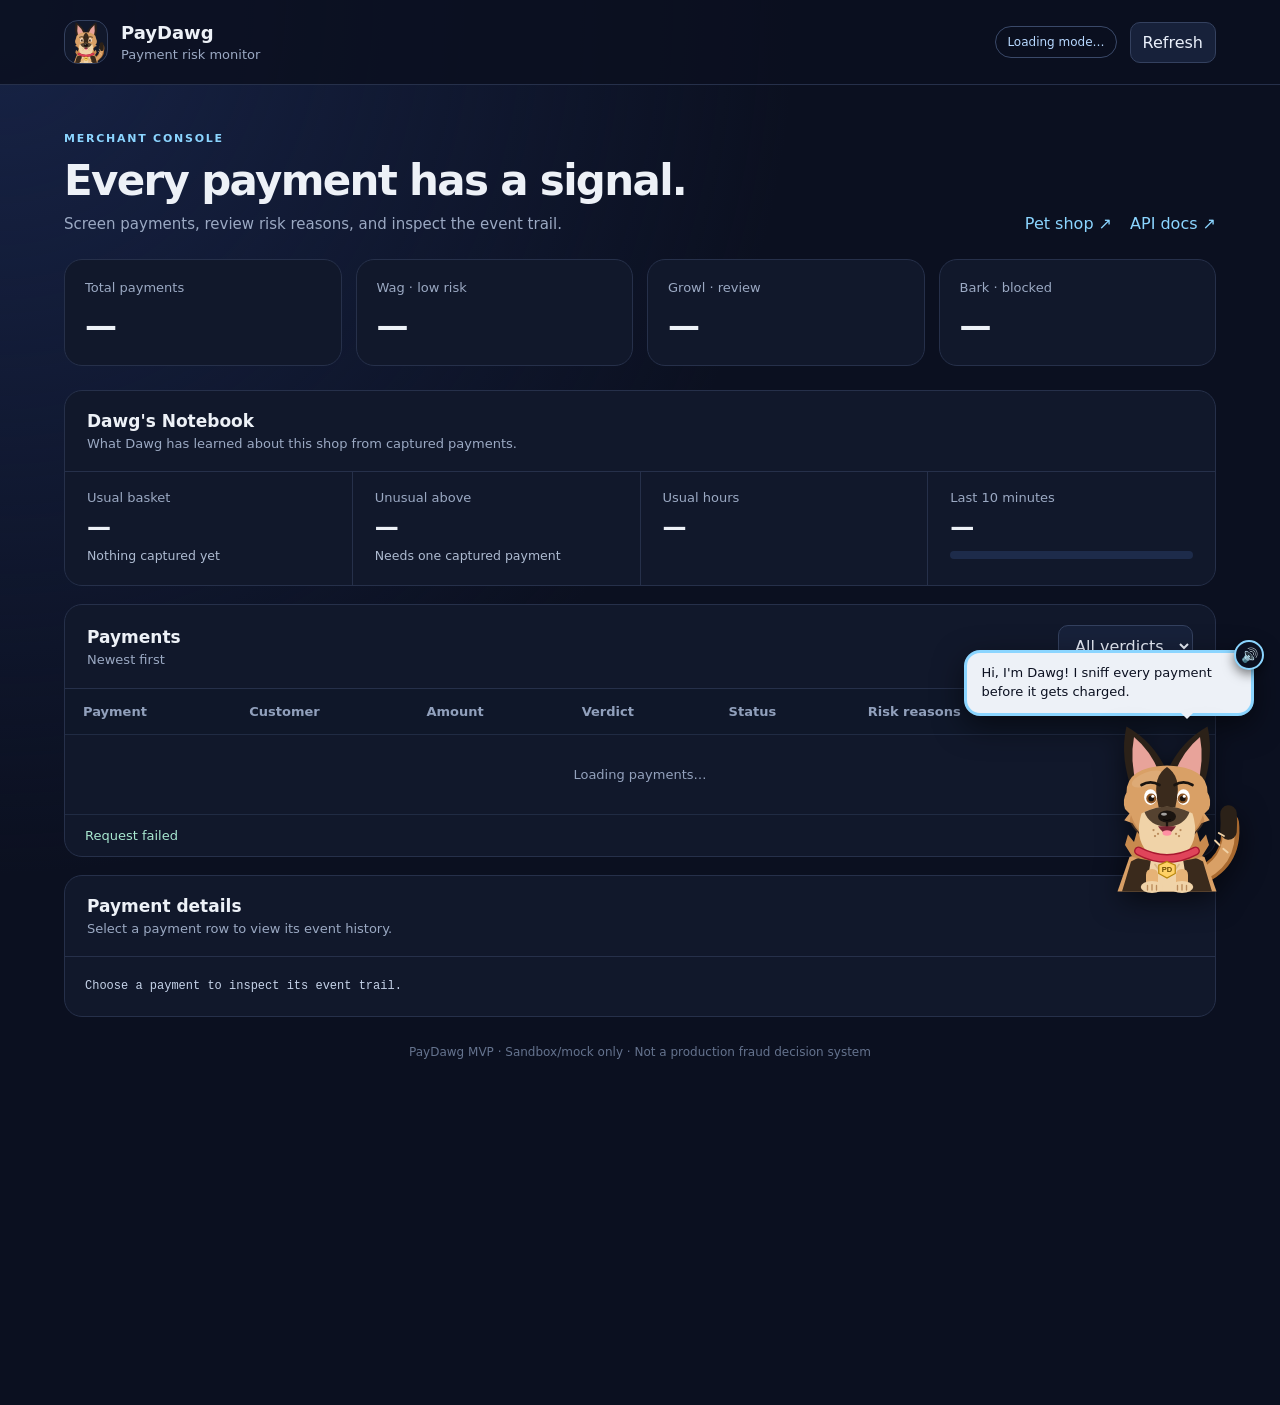
==== commit 3594e48e: "Add files via upload" ====
--- a/dashboard/index.html
+++ b/dashboard/index.html
@@ -25,7 +25,6 @@
 <button type="button" data-sc="large">Large amount, new customer</button>
 <button type="button" data-sc="rapid">One customer x6 fast</button>
 <button type="button" data-sc="burst">Card-testing burst x17</button>
-<button type="button" data-sc="hammer">Hammer the API (wake the Dawg up)</button>
 <button type="button" data-sc="demo">Run the 3-payment demo</button>
 </div></div><div id="shopNote" role="status"></div></section>
 <section class="metrics"><article><span>Total payments</span><strong id="totalCount">—</strong></article><article><span>Wag · low risk</span><strong id="wagCount">—</strong></article><article><span>Growl · review</span><strong id="growlCount">—</strong></article><article><span>Bark · blocked</span><strong id="barkCount">—</strong></article></section>
--- a/dashboard/dawg.css
+++ b/dashboard/dawg.css
@@ -21,6 +21,7 @@
 #dawgbox>*{pointer-events:auto}
 #bubble{position:relative;background:#edf1f7;color:#0b1020;border-radius:16px;padding:11px 14px;font-size:13px;line-height:1.45;min-height:44px;width:100%;border:3px solid #8bd5ff;box-shadow:0 10px 30px #0008}
 #bubble:after{content:"";position:absolute;right:56px;bottom:-14px;border:8px solid transparent;border-top-color:#edf1f7}
+#dawgSound{position:absolute;top:-13px;right:-13px;width:30px;height:30px;padding:0;border-radius:50%;border:2px solid #8bd5ff;background:#0b1020;color:#edf1f7;font-size:14px;line-height:1;cursor:pointer;box-shadow:0 4px 12px #0008}#dawgSound:hover{border-color:#fff}#dawgSound:focus-visible{outline:3px solid #fff;outline-offset:2px}
 #bubble.wag{border-color:#83e4c6}#bubble.growl{border-color:#ffd58b}#bubble.bark{border-color:#ff9db0}
 #dawgFig{cursor:pointer;filter:drop-shadow(0 8px 14px #0009);margin-right:12px}
 .dctrl{display:flex;gap:6px;flex-wrap:wrap;justify-content:flex-end}
@@ -38,38 +39,14 @@
 @keyframes tilt{0%,78%,100%{transform:rotate(0)}84%{transform:rotate(-4deg)}92%{transform:rotate(3deg)}}
 .glow{animation:glow 1s ease-in-out infinite;border-color:#ffd58b!important}
 @keyframes glow{50%{box-shadow:0 0 0 4px #ffd58b55,0 0 16px #ffd58b88}}
-@media(prefers-reduced-motion:reduce){#dawgbox{transition:none}#dawgFig.walk,.glow,.mood-idle .dg,.tail{animation:none}}
+@media(prefers-reduced-motion:reduce){#dawgbox{transition:none}#dawgFig.walk,.glow,.mood-idle .dg,.mood-tired .dg,.tail{animation:none}}
 
-.dawg .sweat,.dawg .zzz{display:none}
-.mood-tired .e-tired,.mood-tired .m-tired,.mood-tired .sweat,.mood-sleep .e-sleep,.mood-sleep .m-sleep,.mood-sleep .zzz{display:inline}
-.mood-tired .ear.l,.mood-sleep .ear.l{transform:rotate(-48deg)}.mood-tired .ear.r,.mood-sleep .ear.r{transform:rotate(48deg)}
-.mood-tired .tail,.mood-sleep .tail{animation:none;transform:rotate(10deg)}
+.dawg .sweat{display:none}
+.mood-tired .e-tired,.mood-tired .m-tired,.mood-tired .sweat{display:inline}
+.mood-tired .ear.l{transform:rotate(-48deg)}.mood-tired .ear.r{transform:rotate(48deg)}
+.mood-tired .tail{animation:none;transform:rotate(10deg)}
 .mood-tired .dg{transform-origin:100px 205px;animation:pant .7s ease-in-out infinite}
 @keyframes pant{50%{transform:scaleY(1.025)}}
-.mood-sleep .dg{transform-origin:100px 205px;animation:breathe 3.2s ease-in-out infinite}
-@keyframes breathe{50%{transform:scale(1.02,1.035)}}
-.zzz text{animation:floatz 2.4s ease-in-out infinite}.zzz text:nth-child(2){animation-delay:.5s}.zzz text:nth-child(3){animation-delay:1s}
-@keyframes floatz{0%{opacity:0;transform:translateY(8px)}30%,70%{opacity:1}100%{opacity:0;transform:translateY(-8px)}}
-#lock{position:fixed;inset:0;z-index:50;display:grid;place-items:center;background:#060a16e6;backdrop-filter:blur(3px);animation:fadein .35s;overflow:auto}
-#lock[hidden]{display:none}
-@keyframes fadein{from{opacity:0}}
-.lockcard{text-align:center;padding:16px;max-width:460px;width:100%}
-.ropes{display:block;margin:0 auto -4px}
-.board{position:relative;z-index:2;width:min(380px,86vw);margin:0 auto;padding:20px 16px 14px;border:3px solid #5a3612;border-radius:8px;background:repeating-linear-gradient(180deg,#b9813a 0 58px,#5f3a14 58px 61px),#a8702c;box-shadow:inset 0 0 22px #0007,0 12px 26px #000b;transform-origin:50% 0;animation:swing 3.4s ease-in-out infinite alternate}
-@keyframes swing{from{transform:rotate(-2.2deg)}to{transform:rotate(2.2deg)}}
-.board b{display:block;font:900 15px/1 "Arial Black",Impact,sans-serif;letter-spacing:.38em;color:#3a2208;text-shadow:0 1px 0 #e0b06b;margin-bottom:6px}
-.board strong{display:block;font:900 clamp(40px,12vw,58px)/1 Impact,"Arial Black",sans-serif;letter-spacing:.05em;color:#2e1a06;text-shadow:0 2px 0 #e7bb78,0 -1px 0 #0003}
-.board small{display:block;margin-top:8px;font:700 11px/1 ui-monospace,monospace;color:#3a2208;opacity:.85}
-.nail{position:absolute;top:8px;width:10px;height:10px;border-radius:50%;background:radial-gradient(circle at 35% 30%,#e8e8e8,#6d6d6d);box-shadow:0 1px 2px #0008}
-.nail.l{left:10px}.nail.r{right:10px}
-#lockDog{position:relative;z-index:1;margin-top:-34px;display:flex;justify-content:center}
-.lockmeta{margin:6px 0 4px;color:#ffb6c3;font-size:13px;font-weight:700;letter-spacing:.04em}
-.lockquote{margin:6px auto 0;min-height:3.4em;max-width:400px;color:#edf1f7;font-size:16px;line-height:1.45;font-style:italic}
-.lockquote.pop{animation:qin .45s}
-@keyframes qin{from{opacity:0;transform:translateY(6px)}}
-.lockbar{height:6px;background:#1c2742;border-radius:9px;overflow:hidden;margin:14px auto 0;max-width:340px}
-.lockbar i{display:block;height:100%;width:100%;background:#8bd5ff;transition:width .25s linear}
-@media(prefers-reduced-motion:reduce){.board,.zzz text,.mood-sleep .dg,.mood-tired .dg{animation:none}}
 
 /* ---- demo shop panel ---- */
 #shop input,#shop select{width:100%;background:#17213a;border:1px solid #34415f;border-radius:10px;color:#eaf0fb;padding:10px 12px;font:inherit;font-size:14px}
